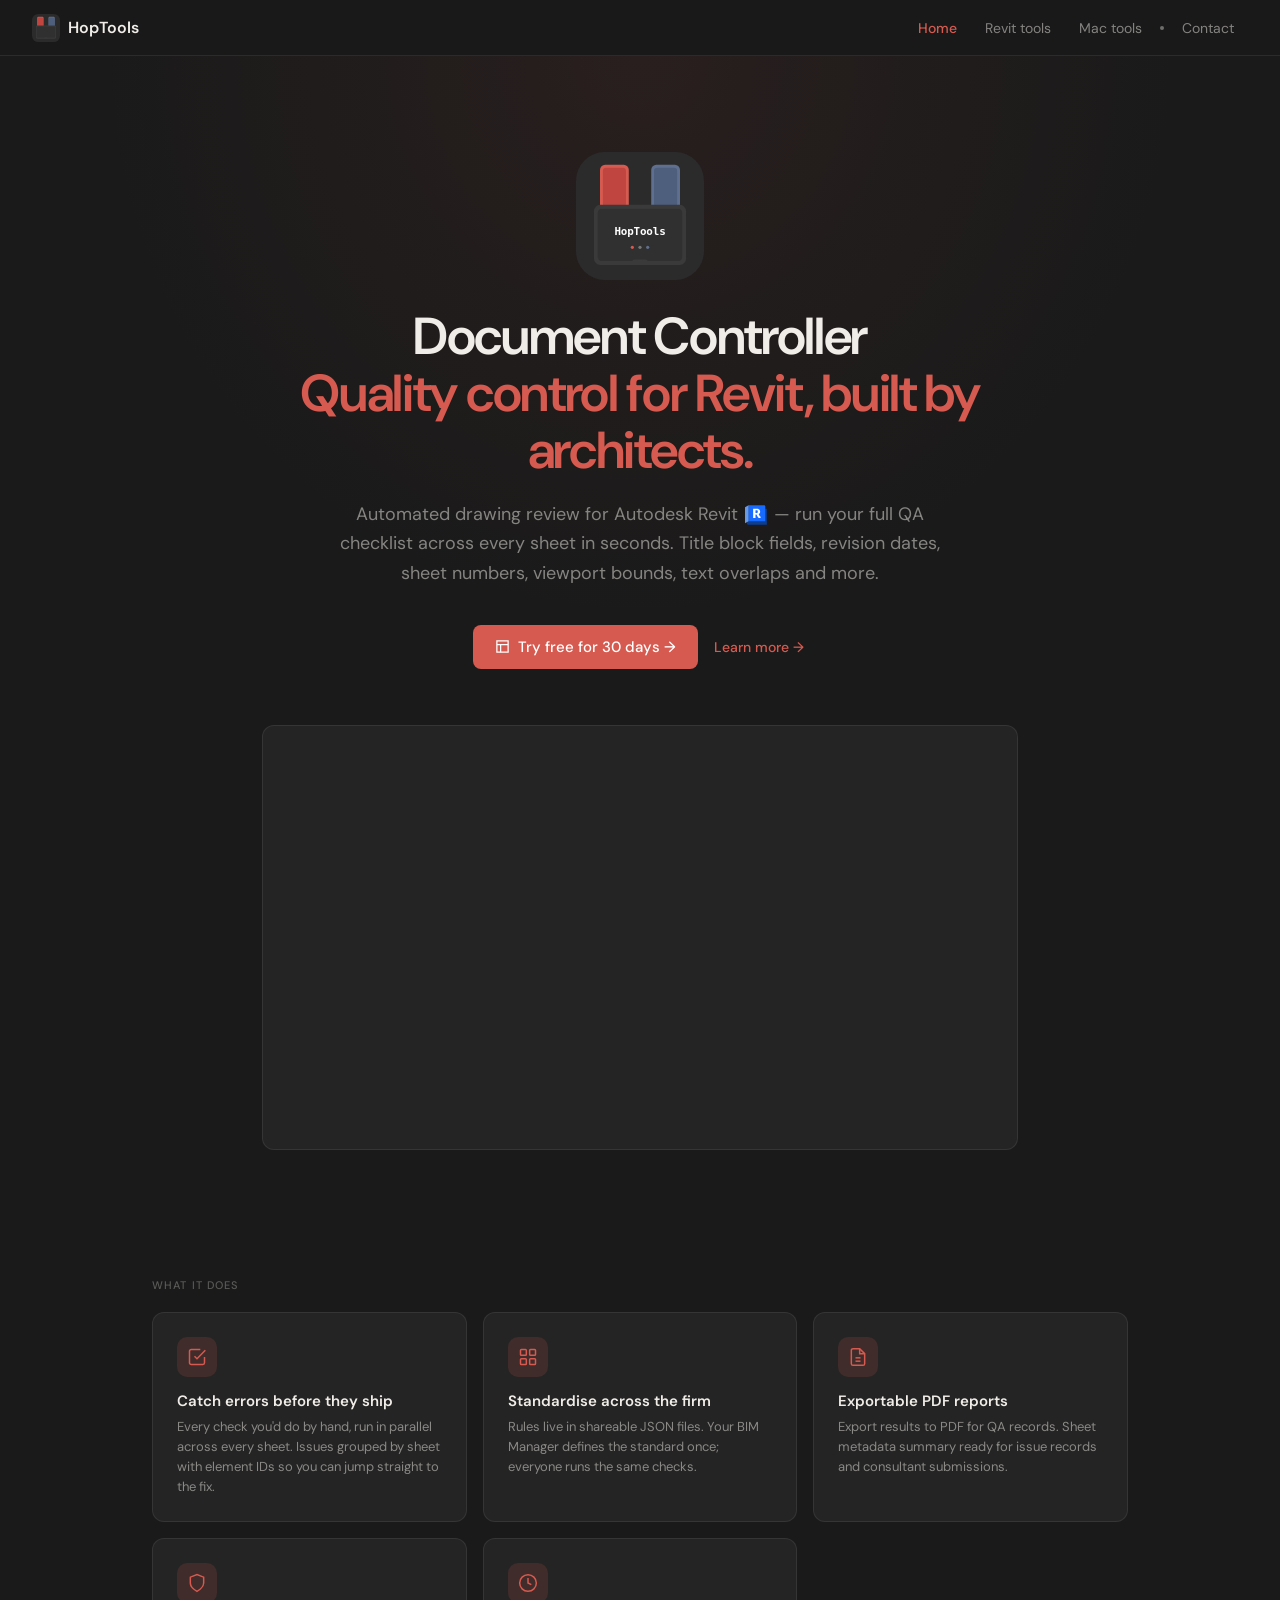
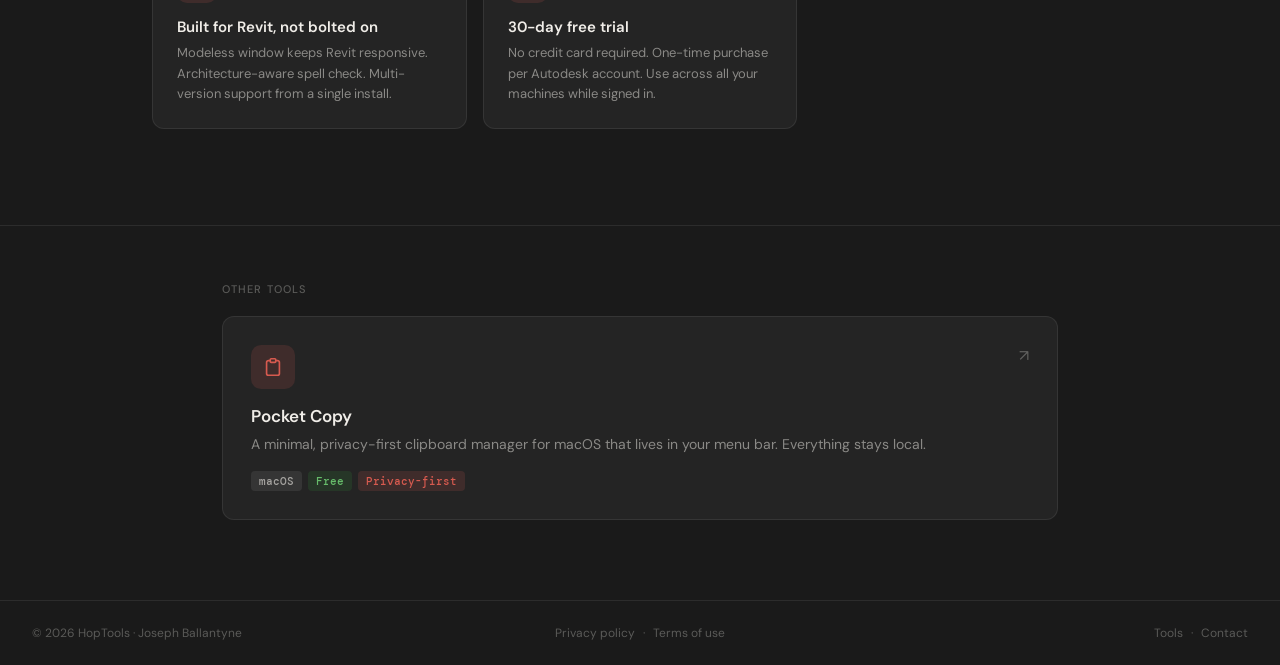
==== index.html @ 8cc3b833 "Fix broken anchor tags on Pocket Copy action buttons Co-Authored-By: Claude Sonnet 4.6 <noreply@anth" ====
<!doctype html>
<html lang="en">
  <head>
    <meta charset="UTF-8" />
    <meta name="viewport" content="width=device-width, initial-scale=1.0" />
    <title>HopTools — Small tools. Sharp focus.</title>
    <meta
      name="description"
      content="A growing collection of carefully built utilities by Joseph Ballantyne. Designed to stay out of your way and respect your privacy."
    />
    <meta name="author" content="Joseph Ballantyne" />
    <meta property="og:title" content="HopTools" />
    <meta property="og:description" content="Small tools. Sharp focus." />
    <meta property="og:url" content="https://hoptools.studio" />
    <link rel="canonical" href="https://hoptools.studio" />
    <link rel="icon" href="hoptools_logo_icon_only.svg" type="image/svg+xml" />
    <link rel="stylesheet" href="style.css" />
  </head>
  <body>
    <!-- NAV -->
    <nav>
      <a
        class="nav-logo"
        href="/"
        onclick="
          showPage('home');
          return false;
        "
      >
        <div class="logo-mark">
          <svg viewBox="140 40 400 400" xmlns="http://www.w3.org/2000/svg">
            <defs>
              <clipPath id="roundedSquare">
                <rect x="140" y="40" width="400" height="400" rx="90"/>
              </clipPath>
            </defs>
            <rect x="140" y="40" width="400" height="400" rx="90" fill="#2B2B2B"/>
            <g clip-path="url(#roundedSquare)">
              <rect x="215" y="80" width="90" height="140" rx="16" fill="#D65A4F"/>
              <rect x="224" y="89" width="72" height="122" rx="10" fill="#C04540"/>
            </g>
            <g clip-path="url(#roundedSquare)">
              <rect x="375" y="80" width="90" height="140" rx="16" fill="#5F6F8F"/>
              <rect x="384" y="89" width="72" height="122" rx="10" fill="#4E5E7D"/>
            </g>
            <rect x="196" y="205" width="288" height="188" rx="20" fill="#3A3A3A" clip-path="url(#roundedSquare)"/>
            <rect x="208" y="217" width="264" height="164" rx="13" fill="#303030" clip-path="url(#roundedSquare)"/>
            <rect x="316" y="376" width="48" height="12" rx="6" fill="#3A3A3A" clip-path="url(#roundedSquare)"/>
          </svg>
        </div>
        HopTools
      </a>
      <div class="nav-links">
        <a
          class="nav-link active"
          id="nav-home"
          href="/"
          onclick="
            showPage('home');
            return false;
          "
          >Home</a
        >
        <a
          class="nav-link"
          id="nav-revit"
          href="#revit"
          onclick="
            showPage('revit');
            return false;
          "
          >Revit tools</a
        >
        <a
          class="nav-link"
          id="nav-mac"
          href="#pocket-copy"
          onclick="
            showPage('pocket-copy');
            return false;
          "
          >Mac tools</a
        >
        <span class="nav-dot" aria-hidden="true"></span>
        <a
          class="nav-link"
          id="nav-contact"
          href="#contact"
          onclick="
            showPage('contact');
            return false;
          "
          >Contact</a
        >
      </div>
    </nav>

    <!-- ======================== HOME PAGE ======================== -->
    <div class="page active" id="page-home">
      <div class="revit-hero">
        <div class="revit-hero-inner">
          <img
            src="hoptools_logo_with_text.svg"
            alt="HopTools"
            class="hoptools-hero-logo"
          />

          <h1>
            Document Controller<br /><span
              >Quality control for Revit, built by architects.</span
            >
          </h1>
          <p class="revit-hero-sub">
            Automated drawing review for Autodesk Revit <img src="autodesk-revit-logo-icon.svg" alt="Revit" class="revit-inline-logo"> — run your full QA checklist across every sheet in seconds. Title block fields, revision dates, sheet numbers, viewport bounds, text overlaps and more.
          </p>

          <div class="hero-cta">
            <a
              class="btn-primary"
              href="https://apps.autodesk.com/RVT/en/Detail/Index?id=5382788203580900481&appLang=en&os=Win64"
              target="_blank"
              rel="noopener"
            >
              <svg
                viewBox="0 0 24 24"
                fill="none"
                stroke="currentColor"
                stroke-width="2"
              >
                <path d="M3 3h18v18H3z" />
                <path d="M3 9h18M9 21V9" />
              </svg>
              Try free for 30 days →
            </a>
            <a
              class="hero-link"
              href="#revit"
              onclick="
                showPage('revit');
                return false;
              "
              >Learn more →</a
            >
          </div>
        </div>
      </div>

      <div class="home-video-section">
        <div class="video-box">
          <iframe
            src="https://www.youtube.com/embed/QqInI-DLdjA"
            title="Document Controller demo"
            frameborder="0"
            allow="accelerometer; autoplay; clipboard-write; encrypted-media; gyroscope; picture-in-picture"
            allowfullscreen
          ></iframe>
        </div>
      </div>

      <div class="revit-features-section">
        <div class="section-label">What it does</div>
        <div class="revit-features">
          <div class="revit-feature">
            <div class="revit-feature-icon">
              <svg
                viewBox="0 0 24 24"
                fill="none"
                stroke="currentColor"
                stroke-width="1.8"
              >
                <path d="M9 11l3 3L22 4" />
                <path
                  d="M21 12v7a2 2 0 01-2 2H5a2 2 0 01-2-2V5a2 2 0 012-2h11"
                />
              </svg>
            </div>
            <h3>Catch errors before they ship</h3>
            <p>Every check you'd do by hand, run in parallel across every sheet. Issues grouped by sheet with element IDs so you can jump straight to the fix.</p>
          </div>
          <div class="revit-feature">
            <div class="revit-feature-icon">
              <svg
                viewBox="0 0 24 24"
                fill="none"
                stroke="currentColor"
                stroke-width="1.8"
              >
                <rect x="3" y="3" width="7" height="7" rx="1" />
                <rect x="14" y="3" width="7" height="7" rx="1" />
                <rect x="3" y="14" width="7" height="7" rx="1" />
                <rect x="14" y="14" width="7" height="7" rx="1" />
              </svg>
            </div>
            <h3>Standardise across the firm</h3>
            <p>Rules live in shareable JSON files. Your BIM Manager defines the standard once; everyone runs the same checks.</p>
          </div>
          <div class="revit-feature">
            <div class="revit-feature-icon">
              <svg
                viewBox="0 0 24 24"
                fill="none"
                stroke="currentColor"
                stroke-width="1.8"
              >
                <path
                  d="M14 2H6a2 2 0 00-2 2v16a2 2 0 002 2h12a2 2 0 002-2V8z"
                />
                <polyline points="14 2 14 8 20 8" />
                <line x1="9" y1="13" x2="15" y2="13" />
                <line x1="9" y1="17" x2="15" y2="17" />
              </svg>
            </div>
            <h3>Exportable PDF reports</h3>
            <p>Export results to PDF for QA records. Sheet metadata summary ready for issue records and consultant submissions.</p>
          </div>
          <div class="revit-feature">
            <div class="revit-feature-icon">
              <svg
                viewBox="0 0 24 24"
                fill="none"
                stroke="currentColor"
                stroke-width="1.8"
              >
                <path d="M12 22s8-4 8-10V5l-8-3-8 3v7c0 6 8 10 8 10z"/>
              </svg>
            </div>
            <h3>Built for Revit, not bolted on</h3>
            <p>Modeless window keeps Revit responsive. Architecture-aware spell check. Multi-version support from a single install.</p>
          </div>
          <div class="revit-feature">
            <div class="revit-feature-icon">
              <svg
                viewBox="0 0 24 24"
                fill="none"
                stroke="currentColor"
                stroke-width="1.8"
              >
                <circle cx="12" cy="12" r="10" />
                <polyline points="12 6 12 12 16 14" />
              </svg>
            </div>
            <h3>30-day free trial</h3>
            <p>No credit card required. One-time purchase per Autodesk account. Use across all your machines while signed in.</p>
          </div>
        </div>
      </div>

      <div class="other-tools">
        <div class="tools-section">
          <div class="section-label">Other tools</div>
          <div class="tools-grid">
            <a
              class="tool-card"
              href="#pocket-copy"
              onclick="
                showPage('pocket-copy');
                return false;
              "
            >
              <div class="card-arrow">↗</div>
              <div class="tool-icon">
                <svg
                  viewBox="0 0 24 24"
                  fill="none"
                  stroke="currentColor"
                  stroke-width="1.8"
                >
                  <path
                    d="M9 5H7a2 2 0 00-2 2v12a2 2 0 002 2h10a2 2 0 002-2V7a2 2 0 00-2-2h-2"
                  />
                  <rect x="9" y="3" width="6" height="4" rx="1" />
                </svg>
              </div>
              <h3>Pocket Copy</h3>
              <p>
                A minimal, privacy-first clipboard manager for macOS that lives
                in your menu bar. Everything stays local.
              </p>
              <div class="tool-tags">
                <span class="tag tag-macos">macOS</span>
                <span class="tag tag-free">Free</span>
                <span class="tag tag-privacy">Privacy-first</span>
              </div>
            </a>
          </div>
        </div>
      </div>
    </div>

    <!-- ======================== REVIT PAGE ======================== -->
    <div class="page" id="page-revit">
      <div class="tool-detail">
        <a
          class="back-btn"
          href="/"
          onclick="
            showPage('home');
            return false;
          "
        >
          <svg
            viewBox="0 0 14 14"
            fill="none"
            stroke="currentColor"
            stroke-width="1.8"
          >
            <path d="M9 2L4 7l5 5" />
          </svg>
          All tools
        </a>

        <div class="detail-header">
          <div class="detail-icon">
            <svg
              viewBox="0 0 24 24"
              fill="none"
              stroke="currentColor"
              stroke-width="1.8"
            >
              <rect x="3" y="3" width="18" height="18" rx="2" />
              <path d="M3 9h18M9 21V9" />
            </svg>
          </div>
          <div>
            <h1>Document Controller</h1>
            <p>
              Automated Drawing Reviewer for Autodesk Revit <img src="autodesk-revit-logo-icon.svg" alt="Revit" class="revit-inline-logo"> — run your full QA checklist across every sheet with one click. Supports Revit 2024, 2025, and 2026.
            </p>
          </div>
        </div>

        <p class="detail-desc">
          Document Controller runs your full QA checklist across every sheet in your Revit project. Title block fields, revision dates, sheet numbers, viewport bounds, overlapping text, duplicate tags, grid alignment and more — checked in seconds. One install, three Revit versions, configurable to your office standards.
        </p>

        <div class="action-row">
          <a
            class="btn-primary"
            href="https://apps.autodesk.com/RVT/en/Detail/Index?id=5382788203580900481&appLang=en&os=Win64"
            target="_blank"
            rel="noopener"
          >
            <svg
              viewBox="0 0 24 24"
              fill="none"
              stroke="currentColor"
              stroke-width="2"
            >
              <path d="M3 3h18v18H3z" />
              <path d="M3 9h18M9 21V9" />
            </svg>
            View on Autodesk App Store
          </a>
          <a
            class="btn-secondary"
            href="mailto:hello@hoptools.studio"
          >
            <svg
              viewBox="0 0 24 24"
              fill="none"
              stroke="currentColor"
              stroke-width="2"
            >
              <path
                d="M4 4h16c1.1 0 2 .9 2 2v12c0 1.1-.9 2-2 2H4c-1.1 0-2-.9-2-2V6c0-1.1.9-2 2-2z"
              />
              <polyline points="22,6 12,13 2,6" />
            </svg>
            Get in touch
          </a>
        </div>

        <div class="video-box">
          <iframe
            src="https://www.youtube.com/embed/QqInI-DLdjA"
            title="Document Controller demo"
            frameborder="0"
            allow="accelerometer; autoplay; clipboard-write; encrypted-media; gyroscope; picture-in-picture"
            allowfullscreen
          ></iframe>
        </div>

        <div class="feature-grid">
          <div class="feature-item">
            <div class="feature-dot"></div>
            <div>
              <strong>Sheet number validation</strong>
              <p>Checks sheet number format against a custom regex pattern.</p>
            </div>
          </div>
          <div class="feature-item">
            <div class="feature-dot"></div>
            <div>
              <strong>Title block completeness</strong>
              <p>Project Number, Project Name, Drawn By, Checked By, Issue Date, Revision Date, and any parameter you specify.</p>
            </div>
          </div>
          <div class="feature-item">
            <div class="feature-dot"></div>
            <div>
              <strong>Revision validation</strong>
              <p>Checks revision number, date, description, and chronological order.</p>
            </div>
          </div>
          <div class="feature-item">
            <div class="feature-dot"></div>
            <div>
              <strong>Spell check</strong>
              <p>Covers text annotations, dimension overrides, and title block parameters. Architecture-aware dictionaries reduce false positives.</p>
            </div>
          </div>
          <div class="feature-item">
            <div class="feature-dot"></div>
            <div>
              <strong>Colour compliance</strong>
              <p>Enforce Black &amp; White, Black/White/Red, or unrestricted policies for tender, planning, or consultant submissions.</p>
            </div>
          </div>
          <div class="feature-item">
            <div class="feature-dot"></div>
            <div>
              <strong>Viewport bounds</strong>
              <p>Flags titles or boxes extending outside the sheet boundary.</p>
            </div>
          </div>
          <div class="feature-item">
            <div class="feature-dot"></div>
            <div>
              <strong>Text overlap detection</strong>
              <p>Finds annotations that overlap each other or overlap viewport boxes.</p>
            </div>
          </div>
          <div class="feature-item">
            <div class="feature-dot"></div>
            <div>
              <strong>Duplicate annotation tags</strong>
              <p>Flags elements tagged more than once, including rooms and spaces.</p>
            </div>
          </div>
          <div class="feature-item">
            <div class="feature-dot"></div>
            <div>
              <strong>Visible reference planes</strong>
              <p>Flags views where reference planes are still showing.</p>
            </div>
          </div>
          <div class="feature-item">
            <div class="feature-dot"></div>
            <div>
              <strong>Grid alignment</strong>
              <p>Checks that grid bubbles are consistently aligned across viewports on the same sheet.</p>
            </div>
          </div>
          <div class="feature-item">
            <div class="feature-dot"></div>
            <div>
              <strong>Information extraction</strong>
              <p>Pulls sheet metadata across selected sheets into a single summary, exportable to PDF.</p>
            </div>
          </div>
          <div class="feature-item">
            <div class="feature-dot"></div>
            <div>
              <strong>Configurable rules</strong>
              <p>All check rules live in plain JSON files in AppData. Edit, share, or version-control them to enforce firm-wide standards.</p>
            </div>
          </div>
        </div>
      </div>
    </div>

    <!-- ======================== POCKET COPY PAGE ======================== -->
    <div class="page" id="page-pocket-copy">
      <div class="tool-detail">
        <a
          class="back-btn"
          href="/"
          onclick="
            showPage('home');
            return false;
          "
        >
          <svg
            viewBox="0 0 14 14"
            fill="none"
            stroke="currentColor"
            stroke-width="1.8"
          >
            <path d="M9 2L4 7l5 5" />
          </svg>
          All tools
        </a>

        <div class="detail-header">
          <div class="detail-icon">
            <svg
              viewBox="0 0 24 24"
              fill="none"
              stroke="currentColor"
              stroke-width="1.8"
            >
              <path
                d="M9 5H7a2 2 0 00-2 2v12a2 2 0 002 2h10a2 2 0 002-2V7a2 2 0 00-2-2h-2"
              />
              <rect x="9" y="3" width="6" height="4" rx="1" />
            </svg>
          </div>
          <div>
            <h1>Pocket Copy</h1>
            <p>
              A minimal, privacy-first clipboard manager for macOS that lives in
              your menu bar. All data stored locally on your Mac.
            </p>
          </div>
        </div>

        <p class="detail-desc">
          Pocket Copy sits quietly in your menu bar, keeping a history of
          everything you copy without ever sending a byte off your machine. No
          subscriptions, no accounts, no cloud — just your clipboard, always
          within reach.
        </p>

        <div class="action-row">
          <a
            class="btn-secondary"
            href="https://github.com/JosephPBallantyne/pocket-copy"
            target="_blank"
            rel="noopener"
          >
            <svg
              viewBox="0 0 24 24"
              fill="none"
              stroke="currentColor"
              stroke-width="2"
            >
              <path
                d="M9 19c-5 1.5-5-2.5-7-3m14 6v-3.87a3.37 3.37 0 00-.94-2.61c3.14-.35 6.44-1.54 6.44-7A5.44 5.44 0 0020 4.77 5.07 5.07 0 0019.91 1S18.73.65 16 2.48a13.38 13.38 0 00-7 0C6.27.65 5.09 1 5.09 1A5.07 5.07 0 005 4.77a5.44 5.44 0 00-1.5 3.78c0 5.42 3.3 6.61 6.44 7A3.37 3.37 0 009 18.13V22"
              />
            </svg>
            GitHub
          </a>
          <a
            class="btn-secondary"
            href="https://www.producthunt.com/products/pocket-copy"
            target="_blank"
            rel="noopener"
          >
            <svg
              viewBox="0 0 24 24"
              fill="none"
              stroke="currentColor"
              stroke-width="2"
            >
              <path d="M18 8h1a4 4 0 010 8h-1" />
              <path d="M2 8h16v9a4 4 0 01-4 4H6a4 4 0 01-4-4V8z" />
              <line x1="6" y1="1" x2="6" y2="4" />
              <line x1="10" y1="1" x2="10" y2="4" />
              <line x1="14" y1="1" x2="14" y2="4" />
            </svg>
            Product Hunt
          </a>
        </div>

        <div class="video-box">
          <iframe
            src="https://www.loom.com/embed/ce8580e06aa643778062d30014b44576"
            frameborder="0"
            webkitallowfullscreen
            mozallowfullscreen
            allowfullscreen
          ></iframe>
        </div>

        <div class="feature-grid">
          <div class="feature-item">
            <div class="feature-dot"></div>
            <div>
              <strong>Menu bar native</strong>
              <p>Always one click away, never in your dock.</p>
            </div>
          </div>
          <div class="feature-item">
            <div class="feature-dot"></div>
            <div>
              <strong>100% local</strong>
              <p>Your clipboard data never leaves your Mac.</p>
            </div>
          </div>
          <div class="feature-item">
            <div class="feature-dot"></div>
            <div>
              <strong>Instant search</strong>
              <p>Find any previous copy in milliseconds.</p>
            </div>
          </div>
          <div class="feature-item">
            <div class="feature-dot"></div>
            <div>
              <strong>Minimal by design</strong>
              <p>No bloat, no onboarding, no accounts.</p>
            </div>
          </div>
        </div>

        <div class="quotes-section">
          <h2>What people are saying</h2>
          <div class="quotes-grid">
            <div class="quote-card">
              <p class="quote-text">
                "Pocket Copy seems like a clean and simple clipboard manager
                that won't get in your way. Loving the menu bar access and
                keyboard shortcuts."
              </p>
              <div class="quote-author">— Nader Ikladious, Product Hunt</div>
            </div>
            <div class="quote-card">
              <p class="quote-text">
                "After I started using Pocket Copy, I stopped losing copied
                content — it's minimal but super useful."
              </p>
              <div class="quote-author">— Zovie Hartwell, Product Hunt</div>
            </div>
          </div>
        </div>
      </div>
    </div>

    <!-- ======================== CONTACT PAGE ======================== -->
    <div class="page" id="page-contact">
      <div class="contact-page">
        <h1>Get in touch</h1>
        <p>
          Questions about a tool, feedback, or just want to say hello — I'd love
          to hear from you.
        </p>

        <div class="about-blurb">
          Hi, I'm <strong>Joseph Ballantyne</strong> — a developer based in the
          UK building tools I actually use.
        </div>

        <div class="contact-card">
          <div class="contact-row">
            <div class="contact-icon">
              <svg
                viewBox="0 0 24 24"
                fill="none"
                stroke="currentColor"
                stroke-width="1.8"
              >
                <path
                  d="M4 4h16c1.1 0 2 .9 2 2v12c0 1.1-.9 2-2 2H4c-1.1 0-2-.9-2-2V6c0-1.1.9-2 2-2z"
                />
                <polyline points="22,6 12,13 2,6" />
              </svg>
            </div>
            <div>
              <div class="contact-label">Email</div>
              <div class="contact-value">
                <a href="mailto:hello@hoptools.studio">hello@hoptools.studio</a>
              </div>
            </div>
          </div>
          <div class="contact-row">
            <div class="contact-icon">
              <svg
                viewBox="0 0 24 24"
                fill="none"
                stroke="currentColor"
                stroke-width="1.8"
              >
                <path
                  d="M9 19c-5 1.5-5-2.5-7-3m14 6v-3.87a3.37 3.37 0 00-.94-2.61c3.14-.35 6.44-1.54 6.44-7A5.44 5.44 0 0020 4.77 5.07 5.07 0 0019.91 1S18.73.65 16 2.48a13.38 13.38 0 00-7 0C6.27.65 5.09 1 5.09 1A5.07 5.07 0 005 4.77a5.44 5.44 0 00-1.5 3.78c0 5.42 3.3 6.61 6.44 7A3.37 3.37 0 009 18.13V22"
                />
              </svg>
            </div>
            <div>
              <div class="contact-label">GitHub</div>
              <div class="contact-value">
                <a
                  href="https://github.com/JosephPBallantyne"
                  target="_blank"
                  rel="noopener"
                  >github.com/JosephPBallantyne</a
                >
              </div>
            </div>
          </div>
          <div class="contact-row">
            <div class="contact-icon">
              <svg
                viewBox="0 0 24 24"
                fill="none"
                stroke="currentColor"
                stroke-width="1.8"
              >
                <path d="M21 10c0 7-9 13-9 13s-9-6-9-13a9 9 0 0118 0z" />
                <circle cx="12" cy="10" r="3" />
              </svg>
            </div>
            <div>
              <div class="contact-label">Based in</div>
              <div class="contact-value">United Kingdom</div>
            </div>
          </div>
        </div>

        <div class="legal-note">
          HopTools is a sole trader business operated by Joseph Ballantyne,
          based in the United Kingdom. For legal correspondence, please use the
          email address above.
        </div>
      </div>
    </div>

    <!-- ======================== PRIVACY PAGE ======================== -->
    <div class="page" id="page-privacy">
      <div class="legal-page">
        <h1>Privacy policy</h1>
        <p class="legal-meta">
          Last updated: 19 April 2026 · HopTools (Joseph Ballantyne), United
          Kingdom
        </p>

        <p>
          This policy explains how HopTools (“we”, “us”) handles information
          when you use this website (<strong>hoptools.studio</strong>) and our
          software (for example, Pocket Copy). HopTools is operated as a sole
          trader business by Joseph Ballantyne in the UK.
        </p>

        <h2>Who is responsible for your data?</h2>
        <p>
          The data controller is Joseph Ballantyne trading as HopTools. For
          privacy questions, contact
          <a href="mailto:hello@hoptools.studio">hello@hoptools.studio</a>.
        </p>

        <h2>This website</h2>
        <p>
          We aim to collect as little as possible. Visiting this site may
          generate standard technical information that hosting or infrastructure
          providers process automatically (for example server logs such as IP
          address, browser type, and time of request). We use this only to
          operate and secure the site, and not for profiling or marketing.
        </p>
        <p>
          This site loads fonts from Google Fonts; when you load a page, Google
          may receive technical data such as your IP address as part of
          delivering those assets. See Google’s privacy information for details.
        </p>

        <h2>Our software (e.g. Pocket Copy)</h2>
        <p>
          Pocket Copy is designed to work on your device without sending your
          clipboard content to HopTools. Clipboard history and related data
          stay on your Mac unless you choose to export or share it yourself.
        </p>
        <p>
          If you download software from this site or from third-party stores,
          those platforms may process their own technical and account data under
          their policies.
        </p>

        <h2>Email and support</h2>
        <p>
          If you email us, we keep your message and contact details only as long
          as needed to respond and to meet legal or business record-keeping
          requirements.
        </p>

        <h2>Cookies</h2>
        <p>
          We do not use cookies for advertising. This site may use essential
          cookies or similar storage only where required for basic
          functionality.
        </p>

        <h2>Legal bases (UK GDPR)</h2>
        <p>
          Where UK GDPR applies, we rely on legitimate interests to run and
          secure our website and software, and to respond to enquiries; where
          necessary we may rely on consent (for example where you explicitly
          agree to something). Where we process data solely to perform a
          contract with you, we rely on contract.
        </p>

        <h2>How long we keep data</h2>
        <p>
          We keep information only for as long as needed for the purposes above,
          unless a longer period is required by law.
        </p>

        <h2>Who we share data with</h2>
        <p>
          We do not sell your personal data. We may share limited information
          with service providers who help us host the site, deliver software, or
          operate email, strictly in order to provide those services.
        </p>

        <h2>International transfers</h2>
        <p>
          If any provider processes data outside the UK, we ensure appropriate
          safeguards are in place where required by UK data protection law.
        </p>

        <h2>Your rights</h2>
        <p>
          Under UK data protection law you may have rights including access,
          rectification, erasure, restriction, objection, and data portability.
          You may also complain to the Information Commissioner’s Office (ICO)
          at
          <a href="https://ico.org.uk" target="_blank" rel="noopener"
            >ico.org.uk</a
          >.
        </p>

        <h2>Children</h2>
        <p>
          Our tools are not directed at children under 13, and we do not
          knowingly collect their personal data.
        </p>

        <h2>Changes</h2>
        <p>
          We may update this policy from time to time. The “Last updated” date
          at the top will change when we do.
        </p>
      </div>
    </div>

    <!-- ======================== TERMS PAGE ======================== -->
    <div class="page" id="page-terms">
      <div class="legal-page">
        <h1>Terms of use</h1>
        <p class="legal-meta">
          Last updated: 19 April 2026 · HopTools (Joseph Ballantyne), United
          Kingdom
        </p>

        <p>
          These terms govern your use of the HopTools website and software made
          available by Joseph Ballantyne trading as HopTools. By using the site
          or downloading or using our software, you agree to these terms. If you
          do not agree, do not use the site or software.
        </p>

        <h2>Who we are</h2>
        <p>
          HopTools is a sole trader business operated by Joseph Ballantyne,
          based in the United Kingdom. Contact:
          <a href="mailto:hello@hoptools.studio">hello@hoptools.studio</a>.
        </p>

        <h2>What we provide</h2>
        <p>
          We provide utilities and related materials (“the services”) in good
          faith. We may change, suspend, or discontinue any part of the services
          at any time. We do not guarantee that the site will be uninterrupted
          or error-free.
        </p>

        <h2>Software licence</h2>
        <p>
          Unless a separate licence (for example an open-source licence) applies
          to a particular download, we grant you a personal, non-exclusive,
          non-transferable licence to use our software for your own lawful
          purposes in line with any documentation we provide. You may not
          reverse engineer, decompile, or attempt to extract source code except
          where applicable law permits.
        </p>

        <h2>Acceptable use</h2>
        <p>
          You agree not to misuse the site or software, including attempting to
          gain unauthorised access, disrupt services, or use the services in any
          way that breaches applicable law or infringes others’ rights.
        </p>

        <h2>No professional advice</h2>
        <p>
          The services are general-purpose tools. Nothing on this site
          constitutes legal, financial, tax, or other professional advice. You
          are responsible for how you use the tools and for complying with your
          own obligations (including in your workplace or industry).
        </p>

        <h2>Disclaimer</h2>
        <p>
          The services are provided “as is” and “as available”, without
          warranties of any kind, express or implied, to the fullest extent
          permitted by law. We do not warrant that the services will meet your
          requirements or be free of defects.
        </p>

        <h2>Limitation of liability</h2>
        <p>
          To the fullest extent permitted by applicable law, HopTools and
          Joseph Ballantyne shall not be liable for any indirect, incidental,
          special, consequential, or punitive damages, or for loss of profits,
          data, or goodwill, arising from your use of the services. Our total
          liability for any claim arising from these terms or the services shall
          not exceed the greater of (a) the amount you paid us for the relevant
          service in the twelve months before the claim, or (b) zero if you have
          not paid us.
        </p>
        <p>
          Nothing in these terms excludes or limits liability that cannot be
          excluded or limited under UK law (including death or personal injury
          caused by negligence, or fraud).
        </p>

        <h2>Third-party services and links</h2>
        <p>
          The site may link to third-party websites or services. We are not
          responsible for their content or practices. Your use of third-party
          services is at your own risk and subject to their terms.
        </p>

        <h2>Privacy</h2>
        <p>
          Our
          <a
            href="#privacy"
            onclick="
              showPage('privacy');
              return false;
            "
            >Privacy policy</a
          >
          describes how we handle personal data.
        </p>

        <h2>Intellectual property</h2>
        <p>
          Unless otherwise stated, HopTools and Joseph Ballantyne retain all
          rights in the site, branding, and software. Trademarks and third-party
          names belong to their respective owners.
        </p>

        <h2>Governing law</h2>
        <p>
          These terms are governed by the laws of England and Wales. The courts
          of England and Wales shall have exclusive jurisdiction, subject to any
          mandatory rights you may have as a consumer in your country of
          residence.
        </p>

        <h2>Changes</h2>
        <p>
          We may update these terms from time to time. Continued use after
          changes constitutes acceptance of the updated terms. The “Last
          updated” date above will change when we do.
        </p>
      </div>
    </div>

    <!-- FOOTER -->
    <footer>
      <span class="footer-copy">© 2026 HopTools · Joseph Ballantyne</span>
      <div class="footer-legal">
        <a
          href="#privacy"
          onclick="
            showPage('privacy');
            return false;
          "
          >Privacy policy</a
        >
        <span class="footer-dot" aria-hidden="true">·</span>
        <a
          href="#terms"
          onclick="
            showPage('terms');
            return false;
          "
          >Terms of use</a
        >
      </div>
      <div class="footer-nav">
        <a
          href="/"
          onclick="
            showPage('home');
            return false;
          "
          >Tools</a
        >
        <span class="footer-dot" aria-hidden="true">·</span>
        <a
          href="#contact"
          onclick="
            showPage('contact');
            return false;
          "
          >Contact</a
        >
      </div>
    </footer>

    <script src="main.js"></script>
  </body>
</html>
---- style.css ----
@import url("https://fonts.googleapis.com/css2?family=DM+Sans:wght@300;400;500;600&family=DM+Mono:wght@400;500&display=swap");

* {
  margin: 0;
  padding: 0;
  box-sizing: border-box;
}

:root {
  --hop-blue: #D65A4F;
  --hop-blue-light: rgba(214, 90, 79, 0.15);
  --hop-blue-mid: #C04540;
  --hop-blue-dark: #C04540;
  --hop-bg: #1A1A1A;
  --hop-surface: #242424;
  --hop-border: rgba(255, 255, 255, 0.08);
  --hop-text: #F0EDE8;
  --hop-muted: rgba(240, 237, 232, 0.5);
  --hop-subtle: rgba(240, 237, 232, 0.3);
  --font: "DM Sans", sans-serif;
  --mono: "DM Mono", monospace;
}

body {
  font-family: var(--font);
  background: var(--hop-bg);
  color: var(--hop-text);
  min-height: 100vh;
}

/* SPA PAGE VISIBILITY */
.page {
  display: none;
}
.page.active {
  display: block;
}

/* NAV */
nav {
  position: sticky;
  top: 0;
  z-index: 100;
  background: rgba(26, 26, 26, 0.95);
  backdrop-filter: blur(12px);
  border-bottom: 1px solid var(--hop-border);
  padding: 0 2rem;
  display: flex;
  align-items: center;
  justify-content: space-between;
  height: 56px;
}
.nav-logo {
  display: flex;
  align-items: center;
  gap: 8px;
  font-size: 16px;
  font-weight: 600;
  color: var(--hop-text);
  text-decoration: none;
}
.logo-mark {
  width: 28px;
  height: 28px;
  display: flex;
  align-items: center;
  justify-content: center;
}
.logo-mark svg {
  width: 28px;
  height: 28px;
}
.nav-links {
  display: flex;
  align-items: center;
  flex-wrap: wrap;
  gap: 0;
}
.nav-dot {
  display: inline-block;
  width: 4px;
  height: 4px;
  border-radius: 50%;
  background: var(--hop-muted);
  opacity: 0.8;
  user-select: none;
  flex-shrink: 0;
  margin: 0 4px;
  vertical-align: middle;
}
.nav-link {
  padding: 6px 14px;
  font-size: 14px;
  color: var(--hop-muted);
  text-decoration: none;
  border-radius: 6px;
  transition:
    color 0.15s,
    background 0.15s;
}
.nav-link:hover {
  color: var(--hop-text);
  background: var(--hop-blue-light);
}
.nav-link.active {
  color: var(--hop-blue);
  font-weight: 500;
}

/* HERO */
.hero {
  padding: 80px 2rem 64px;
  max-width: 680px;
  margin: 0 auto;
  text-align: center;
}
.hero-badge {
  display: inline-flex;
  align-items: center;
  gap: 6px;
  background: var(--hop-blue-light);
  color: var(--hop-blue-dark);
  font-size: 12px;
  font-weight: 500;
  padding: 4px 12px;
  border-radius: 100px;
  margin-bottom: 24px;
  border: 1px solid rgba(26, 111, 196, 0.2);
}
.hero h1 {
  font-size: 42px;
  font-weight: 600;
  line-height: 1.15;
  letter-spacing: -0.02em;
  margin-bottom: 16px;
}
.hero h1 span {
  color: var(--hop-blue);
}
.hero p {
  font-size: 17px;
  color: var(--hop-muted);
  line-height: 1.65;
  max-width: 520px;
  margin: 0 auto;
}

/* REVIT HERO */
.revit-hero {
  padding: 96px 2rem 56px;
  text-align: center;
  background:
    radial-gradient(ellipse at top, rgba(214, 90, 79, 0.08), transparent 60%),
    var(--hop-bg);
}
.revit-hero-inner {
  max-width: 760px;
  margin: 0 auto;
}
.hoptools-hero-logo {
  display: block;
  margin: 0 auto 28px;
  height: 128px;
  width: 128px;
}
.revit-inline-logo {
  height: 1.1em;
  vertical-align: middle;
  margin: 0 2px;
}
.revit-logo {
  display: block;
  margin: 0 auto 28px;
  max-height: 56px;
  max-width: min(320px, 80%);
  height: auto;
  width: auto;
  opacity: 0.95;
}
.revit-logo-fallback {
  display: inline-flex;
  align-items: center;
  font-family: var(--mono);
  font-size: 11px;
  font-weight: 500;
  letter-spacing: 0.12em;
  text-transform: uppercase;
  color: var(--hop-blue-dark);
  background: var(--hop-blue-light);
  border: 1px solid rgba(26, 111, 196, 0.2);
  padding: 6px 14px;
  border-radius: 100px;
  margin-bottom: 28px;
}
.revit-hero h1 {
  font-size: 52px;
  font-weight: 600;
  line-height: 1.1;
  letter-spacing: -0.025em;
  margin-bottom: 20px;
}
.revit-hero h1 span {
  color: var(--hop-blue);
}
.revit-hero-sub {
  font-size: 18px;
  color: var(--hop-muted);
  line-height: 1.65;
  max-width: 600px;
  margin: 0 auto;
}
.hero-cta {
  display: inline-flex;
  align-items: center;
  flex-wrap: wrap;
  justify-content: center;
  gap: 12px;
  margin-top: 36px;
}
.hero-cta .btn-primary {
  font-size: 15px;
  padding: 12px 22px;
}
.hero-link {
  font-size: 14px;
  font-weight: 500;
  color: var(--hop-blue);
  text-decoration: none;
  padding: 6px 4px;
  transition: color 0.15s;
}
.hero-link:hover {
  color: var(--hop-blue-dark);
}

/* REVIT FEATURES */
.revit-features-section {
  max-width: 1040px;
  margin: 0 auto;
  padding: 24px 2rem 80px;
}
.revit-features {
  display: grid;
  grid-template-columns: repeat(auto-fit, minmax(240px, 1fr));
  gap: 16px;
}
.revit-feature {
  background: var(--hop-surface);
  border: 1px solid var(--hop-border);
  border-radius: 12px;
  padding: 24px;
  transition:
    border-color 0.2s,
    transform 0.2s,
    box-shadow 0.2s;
}
.revit-feature:hover {
  border-color: var(--hop-blue-mid);
  transform: translateY(-2px);
  box-shadow: 0 8px 24px rgba(26, 111, 196, 0.08);
}
.revit-feature-icon {
  width: 40px;
  height: 40px;
  background: var(--hop-blue-light);
  border-radius: 10px;
  display: flex;
  align-items: center;
  justify-content: center;
  margin-bottom: 14px;
}
.revit-feature-icon svg {
  width: 20px;
  height: 20px;
  color: var(--hop-blue);
}
.revit-feature h3 {
  font-size: 15px;
  font-weight: 600;
  margin-bottom: 6px;
}
.revit-feature p {
  font-size: 13px;
  color: var(--hop-muted);
  line-height: 1.55;
}

/* OTHER TOOLS */
.other-tools {
  border-top: 1px solid var(--hop-border);
  padding-top: 56px;
  margin-top: 16px;
}
.other-tools .tools-section {
  padding-bottom: 80px;
}

/* TOOLS GRID */
.tools-section {
  max-width: 900px;
  margin: 0 auto;
  padding: 0 2rem 80px;
}
.section-label {
  font-size: 11px;
  font-weight: 500;
  letter-spacing: 0.1em;
  text-transform: uppercase;
  color: var(--hop-subtle);
  margin-bottom: 20px;
}
.tools-grid {
  display: grid;
  grid-template-columns: repeat(auto-fit, minmax(280px, 1fr));
  gap: 16px;
}

.tool-card {
  background: var(--hop-surface);
  border: 1px solid var(--hop-border);
  border-radius: 12px;
  padding: 28px;
  text-decoration: none;
  color: inherit;
  display: block;
  position: relative;
  overflow: hidden;
  transition:
    border-color 0.2s,
    transform 0.2s,
    box-shadow 0.2s;
}
.tool-card:hover {
  border-color: var(--hop-blue-mid);
  transform: translateY(-2px);
  box-shadow: 0 8px 32px rgba(26, 111, 196, 0.1);
}
.tool-card.coming-soon {
  pointer-events: none;
  opacity: 0.65;
}

.tool-icon {
  width: 44px;
  height: 44px;
  background: var(--hop-blue-light);
  border-radius: 10px;
  display: flex;
  align-items: center;
  justify-content: center;
  margin-bottom: 16px;
}
.tool-icon svg {
  width: 22px;
  height: 22px;
  color: var(--hop-blue);
}
.tool-card h3 {
  font-size: 17px;
  font-weight: 600;
  margin-bottom: 6px;
}
.tool-card p {
  font-size: 14px;
  color: var(--hop-muted);
  line-height: 1.6;
  margin-bottom: 16px;
}
.tool-tags {
  display: flex;
  flex-wrap: wrap;
  gap: 6px;
}
.tag {
  font-size: 11px;
  font-weight: 500;
  padding: 3px 8px;
  border-radius: 4px;
  font-family: var(--mono);
}
.tag-macos {
  background: rgba(255, 255, 255, 0.08);
  color: rgba(240, 237, 232, 0.6);
}
.tag-free {
  background: rgba(46, 125, 50, 0.2);
  color: #66bb6a;
}
.tag-privacy {
  background: var(--hop-blue-light);
  color: var(--hop-blue);
}
.tag-soon {
  background: rgba(214, 90, 79, 0.15);
  color: #D65A4F;
}
.tag-revit {
  background: rgba(95, 111, 143, 0.2);
  color: #8A9FBF;
}
.card-arrow {
  position: absolute;
  top: 28px;
  right: 28px;
  color: var(--hop-subtle);
  font-size: 16px;
  transition:
    transform 0.2s,
    color 0.2s;
}
.tool-card:hover .card-arrow {
  transform: translate(2px, -2px);
  color: var(--hop-blue);
}

/* TOOL DETAIL */
.tool-detail {
  max-width: 760px;
  margin: 0 auto;
  padding: 48px 2rem 80px;
}
.back-btn {
  display: inline-flex;
  align-items: center;
  gap: 6px;
  font-size: 13px;
  color: var(--hop-muted);
  margin-bottom: 40px;
  padding: 6px 0;
  text-decoration: none;
  transition: color 0.15s;
}
.back-btn:hover {
  color: var(--hop-blue);
}
.back-btn svg {
  width: 14px;
  height: 14px;
}

.detail-header {
  display: flex;
  align-items: flex-start;
  gap: 20px;
  margin-bottom: 32px;
}
.detail-icon {
  width: 56px;
  height: 56px;
  background: var(--hop-blue-light);
  border-radius: 14px;
  display: flex;
  align-items: center;
  justify-content: center;
  flex-shrink: 0;
}
.detail-icon svg {
  width: 28px;
  height: 28px;
  color: var(--hop-blue);
}
.detail-header h1 {
  font-size: 28px;
  font-weight: 600;
  margin-bottom: 6px;
  letter-spacing: -0.01em;
}
.detail-header p {
  font-size: 16px;
  color: var(--hop-muted);
  line-height: 1.6;
}

.detail-desc {
  font-size: 15px;
  color: var(--hop-muted);
  line-height: 1.75;
  border-left: 2px solid var(--hop-blue-light);
  padding-left: 20px;
  margin-bottom: 36px;
}

.action-row {
  display: flex;
  flex-wrap: wrap;
  gap: 10px;
  margin-bottom: 40px;
}
.btn-primary {
  display: inline-flex;
  align-items: center;
  gap: 8px;
  background: var(--hop-blue);
  color: white;
  font-size: 14px;
  font-weight: 500;
  padding: 10px 20px;
  border-radius: 8px;
  border: none;
  cursor: pointer;
  font-family: var(--font);
  text-decoration: none;
  transition:
    background 0.15s,
    transform 0.1s;
}
.btn-primary:hover {
  background: var(--hop-blue-dark);
  transform: translateY(-1px);
}
.btn-primary svg {
  width: 15px;
  height: 15px;
}
.btn-secondary {
  display: inline-flex;
  align-items: center;
  gap: 8px;
  background: var(--hop-surface);
  color: var(--hop-text);
  font-size: 14px;
  font-weight: 500;
  padding: 10px 20px;
  border-radius: 8px;
  border: 1px solid var(--hop-border);
  cursor: pointer;
  font-family: var(--font);
  text-decoration: none;
  transition:
    border-color 0.15s,
    background 0.15s;
}
.btn-secondary:hover {
  border-color: var(--hop-blue-mid);
  background: var(--hop-blue-light);
}
.btn-secondary svg {
  width: 15px;
  height: 15px;
}

/* HOME VIDEO SECTION */
.home-video-section {
  max-width: 820px;
  margin: 0 auto;
  padding: 0 2rem 64px;
}

/* VIDEO */
.video-box {
  background: var(--hop-surface);
  border: 1px solid var(--hop-border);
  border-radius: 12px;
  aspect-ratio: 16/9;
  margin-bottom: 40px;
  overflow: hidden;
  position: relative;
}

.video-box iframe {
  position: absolute;
  top: 0;
  left: 0;
  width: 100%;
  height: 100%;
  border: none;
}

/* FEATURES */
.feature-grid {
  display: grid;
  grid-template-columns: 1fr 1fr;
  gap: 12px;
  margin-bottom: 40px;
}
.feature-item {
  background: var(--hop-surface);
  border: 1px solid var(--hop-border);
  border-radius: 10px;
  padding: 16px 20px;
  display: flex;
  align-items: flex-start;
  gap: 12px;
}
.feature-dot {
  width: 8px;
  height: 8px;
  border-radius: 50%;
  background: var(--hop-blue);
  margin-top: 5px;
  flex-shrink: 0;
}
.feature-item p {
  font-size: 13px;
  color: var(--hop-muted);
  line-height: 1.5;
}
.feature-item strong {
  font-size: 13px;
  display: block;
  margin-bottom: 2px;
  color: var(--hop-text);
}

/* QUOTES */
.quotes-section {
  margin-bottom: 40px;
}
.quotes-section h2 {
  font-size: 16px;
  font-weight: 600;
  margin-bottom: 16px;
}
.quotes-grid {
  display: grid;
  gap: 12px;
}
.quote-card {
  background: var(--hop-surface);
  border: 1px solid var(--hop-border);
  border-radius: 10px;
  padding: 20px 24px;
}
.quote-text {
  font-size: 14px;
  line-height: 1.65;
  color: var(--hop-text);
  margin-bottom: 12px;
  font-style: italic;
}
.quote-author {
  font-size: 12px;
  font-weight: 500;
  color: var(--hop-blue);
  font-family: var(--mono);
}

/* CONTACT */
.contact-page {
  max-width: 560px;
  margin: 0 auto;
  padding: 64px 2rem 80px;
}
.contact-page h1 {
  font-size: 28px;
  font-weight: 600;
  margin-bottom: 10px;
  letter-spacing: -0.01em;
}
.contact-page > p {
  font-size: 15px;
  color: var(--hop-muted);
  line-height: 1.65;
  margin-bottom: 36px;
}

.contact-card {
  background: var(--hop-surface);
  border: 1px solid var(--hop-border);
  border-radius: 12px;
  padding: 28px;
  margin-bottom: 16px;
}
.contact-row {
  display: flex;
  align-items: center;
  gap: 12px;
  padding: 14px 0;
  border-bottom: 1px solid var(--hop-border);
}
.contact-row:last-child {
  border-bottom: none;
  padding-bottom: 0;
}
.contact-row:first-child {
  padding-top: 0;
}
.contact-icon {
  width: 36px;
  height: 36px;
  background: var(--hop-blue-light);
  border-radius: 8px;
  display: flex;
  align-items: center;
  justify-content: center;
  flex-shrink: 0;
}
.contact-icon svg {
  width: 16px;
  height: 16px;
  color: var(--hop-blue);
}
.contact-label {
  font-size: 11px;
  font-weight: 500;
  color: var(--hop-subtle);
  text-transform: uppercase;
  letter-spacing: 0.08em;
  margin-bottom: 2px;
}
.contact-value {
  font-size: 14px;
  color: var(--hop-text);
}
.contact-value a {
  color: var(--hop-blue);
  text-decoration: none;
}
.contact-value a:hover {
  text-decoration: underline;
}

.about-blurb {
  background: var(--hop-surface);
  border: 1px solid var(--hop-border);
  border-radius: 12px;
  padding: 24px 28px;
  margin-bottom: 16px;
  font-size: 15px;
  color: var(--hop-muted);
  line-height: 1.7;
}
.about-blurb strong {
  color: var(--hop-text);
  font-weight: 500;
}

.legal-note {
  padding: 16px 20px;
  background: var(--hop-blue-light);
  border-radius: 8px;
  font-size: 12px;
  color: var(--hop-blue-dark);
  line-height: 1.6;
}

/* LEGAL PAGES */
.legal-page {
  max-width: 640px;
  margin: 0 auto;
  padding: 48px 2rem 80px;
}
.legal-page h1 {
  font-size: 28px;
  font-weight: 600;
  margin-bottom: 8px;
  letter-spacing: -0.01em;
}
.legal-meta {
  font-size: 13px;
  color: var(--hop-subtle);
  line-height: 1.5;
  margin-bottom: 28px;
}
.legal-page h2 {
  font-size: 14px;
  font-weight: 600;
  color: var(--hop-text);
  margin-top: 28px;
  margin-bottom: 10px;
  letter-spacing: -0.01em;
}
.legal-page p {
  font-size: 14px;
  color: var(--hop-muted);
  line-height: 1.75;
  margin-bottom: 14px;
}
.legal-page a {
  color: var(--hop-blue);
  text-decoration: none;
}
.legal-page a:hover {
  text-decoration: underline;
}

/* FOOTER */
footer {
  border-top: 1px solid var(--hop-border);
  padding: 24px 2rem;
  display: grid;
  grid-template-columns: 1fr auto 1fr;
  align-items: center;
  gap: 12px 16px;
  font-size: 12px;
  color: var(--hop-subtle);
}
.footer-copy {
  justify-self: start;
}
.footer-legal {
  justify-self: center;
  display: flex;
  align-items: center;
  justify-content: center;
  gap: 8px;
  flex-wrap: wrap;
}
.footer-nav {
  justify-self: end;
  display: flex;
  align-items: center;
  gap: 8px;
  flex-wrap: wrap;
}
.footer-dot {
  color: var(--hop-subtle);
  user-select: none;
}
footer a {
  color: var(--hop-subtle);
  text-decoration: none;
}
footer a:hover {
  color: var(--hop-blue);
}

@media (max-width: 720px) {
  footer {
    grid-template-columns: 1fr;
    text-align: center;
  }
  .footer-copy,
  .footer-legal,
  .footer-nav {
    justify-self: center;
  }
}

@media (max-width: 600px) {
  .hero h1 {
    font-size: 30px;
  }
  .feature-grid {
    grid-template-columns: 1fr;
  }
  .detail-header {
    flex-direction: column;
    gap: 12px;
  }
  nav {
    padding: 0 1rem;
  }
  .hero {
    padding: 48px 1.5rem 40px;
  }
  .tools-section {
    padding: 0 1.5rem 60px;
  }
  .revit-hero {
    padding: 56px 1.5rem 40px;
  }
  .revit-hero h1 {
    font-size: 32px;
    line-height: 1.15;
  }
  .revit-hero-sub {
    font-size: 16px;
  }
  .revit-features-section {
    padding: 16px 1.5rem 56px;
  }
  .revit-features {
    grid-template-columns: 1fr;
  }
  .other-tools {
    padding-top: 40px;
  }
}
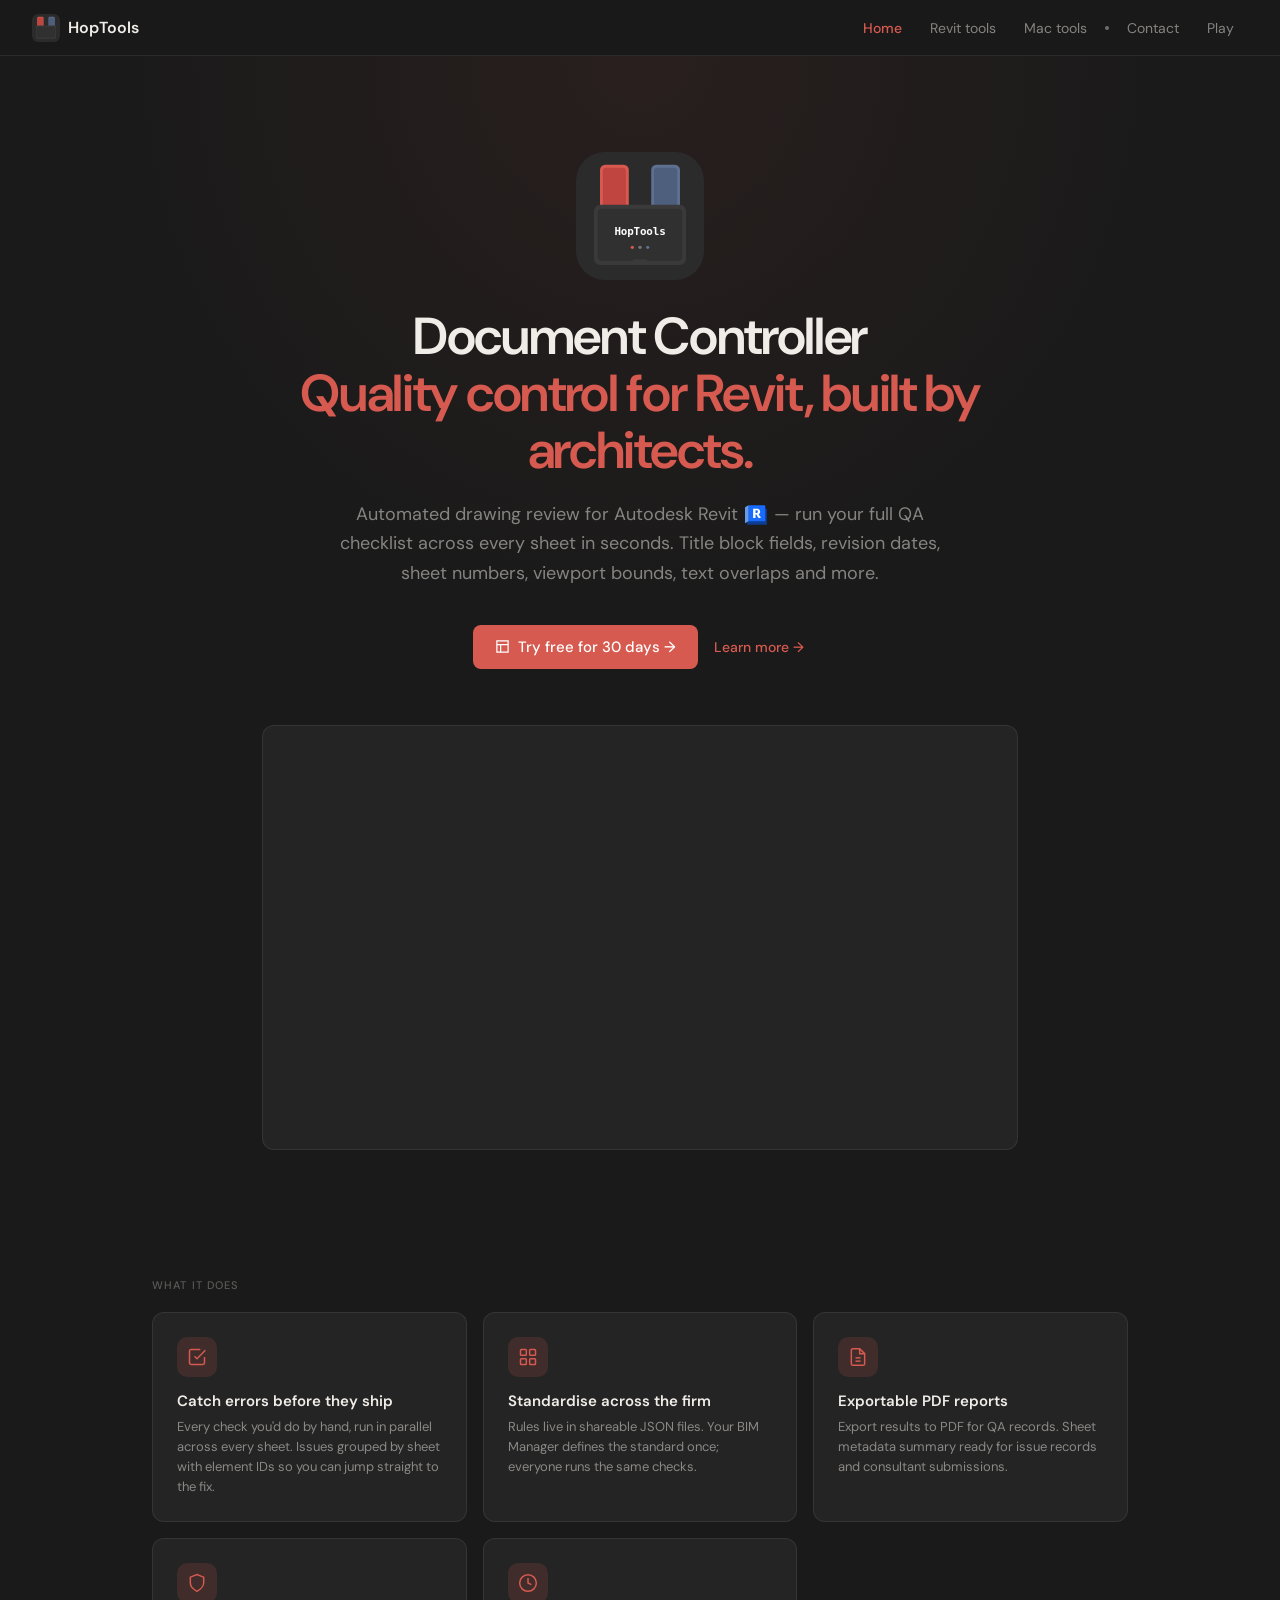
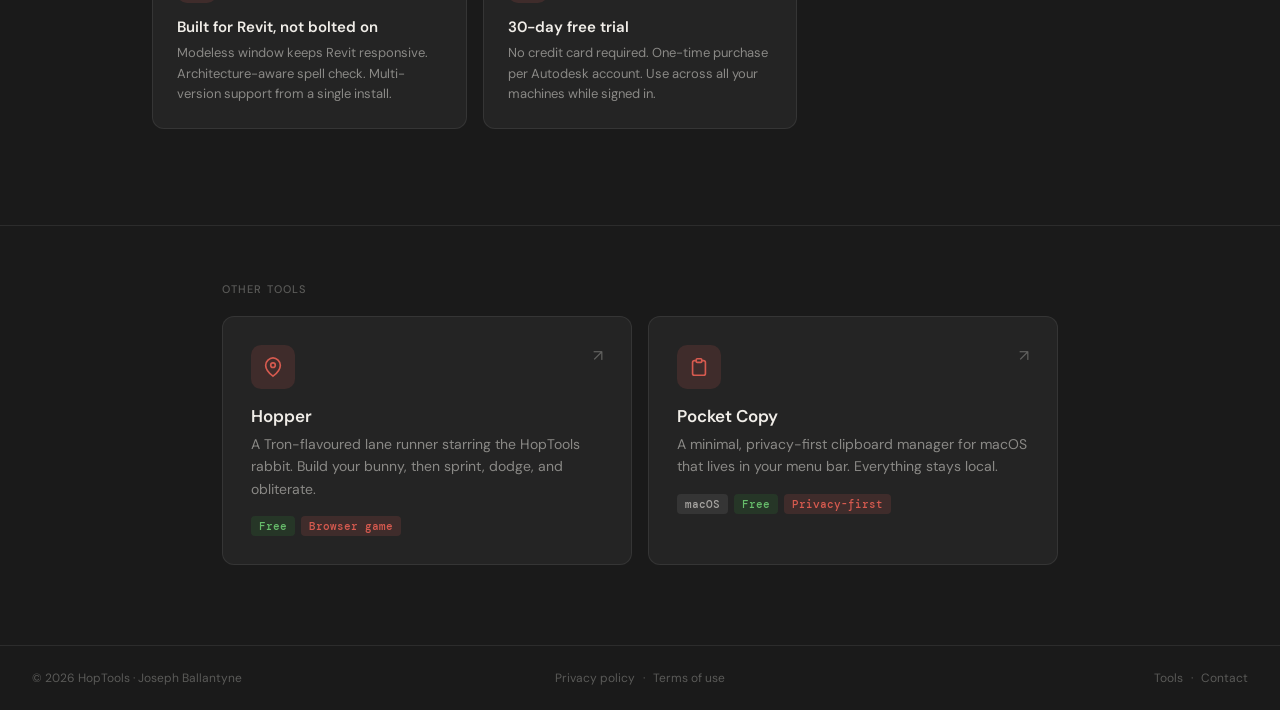
==== commit 901c47a0: "Add Hopper browser game at /hopper Tron-flavoured pseudo-3D lane runner starring the HopTools rabbit" ====
--- a/index.html
+++ b/index.html
@@ -92,6 +92,11 @@
           "
           >Contact</a
         >
+        <a
+          class="nav-link"
+          href="/hopper/"
+          >Play</a
+        >
       </div>
     </nav>
 
@@ -249,6 +254,27 @@
         <div class="tools-section">
           <div class="section-label">Other tools</div>
           <div class="tools-grid">
+            <a
+              class="tool-card"
+              href="/hopper/"
+            >
+              <div class="card-arrow">↗</div>
+              <div class="tool-icon">
+                <svg viewBox="0 0 24 24" fill="none" stroke="currentColor" stroke-width="1.8">
+                  <path d="M12 2C8 2 4 6 4 10c0 5 4 9 8 12 4-3 8-7 8-12 0-4-4-8-8-8z"/>
+                  <circle cx="12" cy="10" r="2.5"/>
+                </svg>
+              </div>
+              <h3>Hopper</h3>
+              <p>
+                A Tron-flavoured lane runner starring the HopTools rabbit.
+                Build your bunny, then sprint, dodge, and obliterate.
+              </p>
+              <div class="tool-tags">
+                <span class="tag tag-free">Free</span>
+                <span class="tag tag-privacy">Browser game</span>
+              </div>
+            </a>
             <a
               class="tool-card"
               href="#pocket-copy"
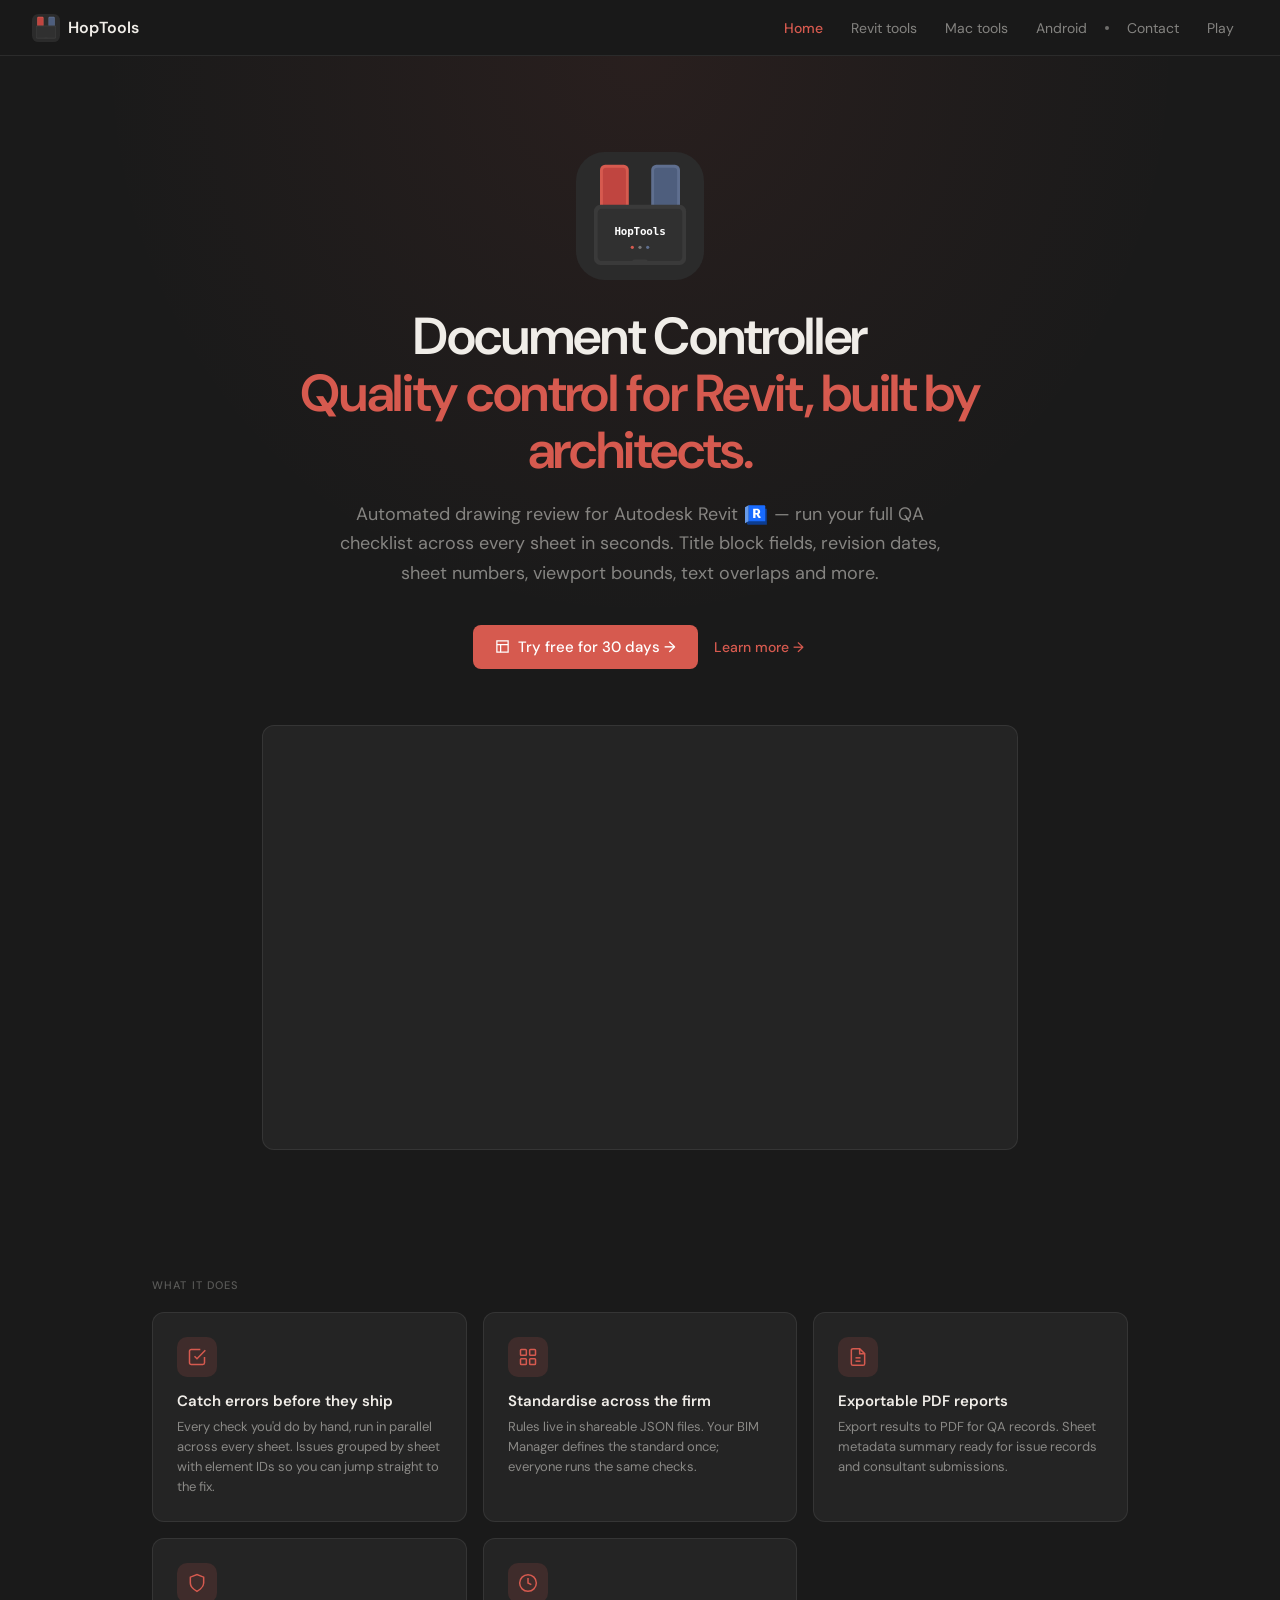
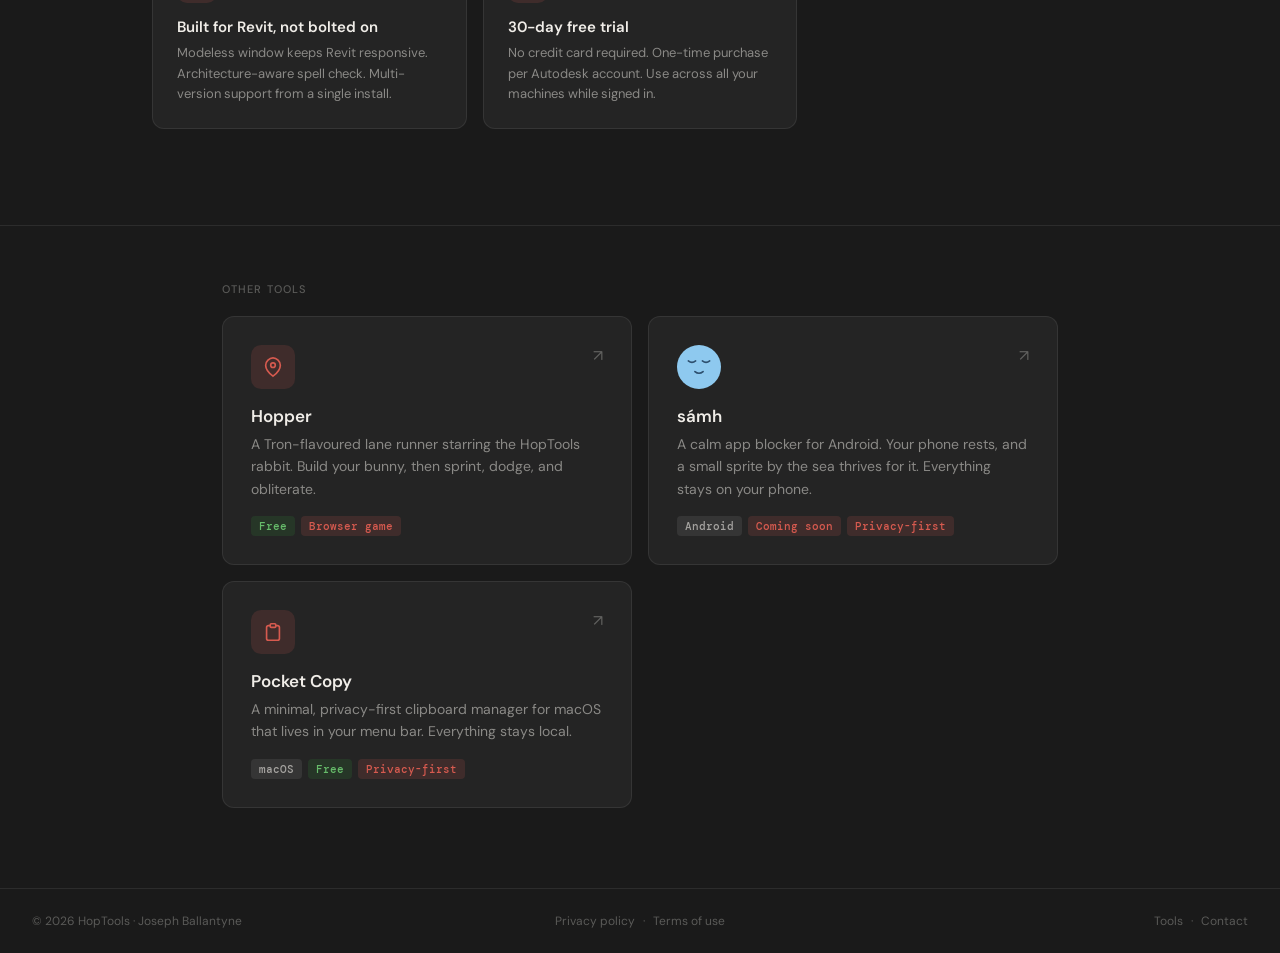
==== commit c0c05483: "Add sámh, a calm app blocker for Android A product page at #samh (and /samh/), reachable from a new " ====
--- a/index.html
+++ b/index.html
@@ -81,6 +81,16 @@
           "
           >Mac tools</a
         >
+        <a
+          class="nav-link"
+          id="nav-android"
+          href="#samh"
+          onclick="
+            showPage('samh');
+            return false;
+          "
+          >Android</a
+        >
         <span class="nav-dot" aria-hidden="true"></span>
         <a
           class="nav-link"
@@ -273,6 +283,27 @@
               <div class="tool-tags">
                 <span class="tag tag-free">Free</span>
                 <span class="tag tag-privacy">Browser game</span>
+              </div>
+            </a>
+            <a
+              class="tool-card"
+              href="#samh"
+              onclick="
+                showPage('samh');
+                return false;
+              "
+            >
+              <div class="card-arrow">↗</div>
+              <div class="tool-icon samh-icon"><svg viewBox="0 0 72 72" aria-hidden="true"><circle cx="36" cy="36" r="36" fill="#8ec9ef"/><path d="M18.5 26q6 4.7 12 0M41.5 26q6 4.7 12 0M29.3 43.5q6.7 5.4 13.4 0" fill="none" stroke="#2d4f6e" stroke-width="2.7" stroke-linecap="round"/></svg></div>
+              <h3>sámh</h3>
+              <p>
+                A calm app blocker for Android. Your phone rests, and a small
+                sprite by the sea thrives for it. Everything stays on your phone.
+              </p>
+              <div class="tool-tags">
+                <span class="tag tag-macos">Android</span>
+                <span class="tag tag-soon">Coming soon</span>
+                <span class="tag tag-privacy">Privacy-first</span>
               </div>
             </a>
             <a
@@ -652,6 +683,109 @@
       </div>
     </div>
 
+    <!-- ======================== SÁMH PAGE ======================== -->
+    <div class="page" id="page-samh">
+      <div class="tool-detail">
+        <a
+          class="back-btn"
+          href="/"
+          onclick="
+            showPage('home');
+            return false;
+          "
+        >
+          <svg
+            viewBox="0 0 14 14"
+            fill="none"
+            stroke="currentColor"
+            stroke-width="1.8"
+          >
+            <path d="M9 2L4 7l5 5" />
+          </svg>
+          All tools
+        </a>
+
+        <div class="detail-header">
+          <div class="detail-icon samh-icon"><svg viewBox="0 0 72 72" aria-hidden="true"><circle cx="36" cy="36" r="36" fill="#8ec9ef"/><path d="M18.5 26q6 4.7 12 0M41.5 26q6 4.7 12 0M29.3 43.5q6.7 5.4 13.4 0" fill="none" stroke="#2d4f6e" stroke-width="2.7" stroke-linecap="round"/></svg></div>
+          <div>
+            <h1>sámh</h1>
+            <p>
+              A calm app blocker for Android. Your phone rests, and a small
+              sprite by the sea thrives for it.
+            </p>
+          </div>
+        </div>
+
+        <p class="detail-desc">
+          sámh (say <em>sawv</em>, Irish for peaceful) holds the apps and
+          websites you choose. Open one and a quiet resting screen takes its
+          place; getting back in asks for a deliberate unlock ritual, not a
+          tap. A sprite lives in a seaside sanctuary whose sky follows your
+          real sunrise and sunset, and it grows healthier as your screen time
+          settles under a target you set. No account, no cloud, no analytics.
+        </p>
+
+        <div class="action-row">
+          <span class="btn-secondary btn-static">Coming soon to Google Play</span>
+          <a
+            class="btn-secondary"
+            href="#privacy"
+            onclick="
+              showPage('privacy');
+              return false;
+            "
+            >Privacy</a
+          >
+        </div>
+
+        <img
+          class="samh-feature"
+          src="assets/samh/feature.jpg"
+          alt="The sámh sanctuary at evening: a headland with a sheep on the lip, the sea, and the sprite on a green hill."
+          width="1024"
+          height="500"
+        />
+
+        <div class="samh-shots">
+          <img src="assets/samh/morning.jpg" alt="The sanctuary in the morning, with a quote in the sky." width="540" height="960" loading="lazy" />
+          <img src="assets/samh/blocks.jpg" alt="Today's screen time against the target, and the apps and sites being held." width="540" height="960" loading="lazy" />
+          <img src="assets/samh/resting.jpg" alt="A blocked app replaced by the resting screen: YouTube is resting." width="540" height="960" loading="lazy" />
+          <img src="assets/samh/headland.jpg" alt="The sanctuary drawn back, showing the headland along the coast." width="540" height="960" loading="lazy" />
+        </div>
+
+        <div class="feature-grid">
+          <div class="feature-item">
+            <div class="feature-dot"></div>
+            <div>
+              <strong>Holds apps and sites</strong>
+              <p>Any app, and websites in Chrome, always or in a daily window.</p>
+            </div>
+          </div>
+          <div class="feature-item">
+            <div class="feature-dot"></div>
+            <div>
+              <strong>An unlock that asks something</strong>
+              <p>A short ritual stands between you and a held app, never a single tap.</p>
+            </div>
+          </div>
+          <div class="feature-item">
+            <div class="feature-dot"></div>
+            <div>
+              <strong>A sprite, not a score</strong>
+              <p>Its sanctuary follows your real sky; its weather follows your screen time.</p>
+            </div>
+          </div>
+          <div class="feature-item">
+            <div class="feature-dot"></div>
+            <div>
+              <strong>100% on your phone</strong>
+              <p>No account, no cloud, no analytics. Uninstalling removes every block.</p>
+            </div>
+          </div>
+        </div>
+      </div>
+    </div>
+
     <!-- ======================== CONTACT PAGE ======================== -->
     <div class="page" id="page-contact">
       <div class="contact-page">
@@ -745,14 +879,14 @@
       <div class="legal-page">
         <h1>Privacy policy</h1>
         <p class="legal-meta">
-          Last updated: 19 April 2026 · HopTools (Joseph Ballantyne), United
+          Last updated: 27 September 2026 · HopTools (Joseph Ballantyne), United
           Kingdom
         </p>
 
         <p>
           This policy explains how HopTools (“we”, “us”) handles information
           when you use this website (<strong>hoptools.studio</strong>) and our
-          software (for example, Pocket Copy). HopTools is operated as a sole
+          software (for example, Pocket Copy and sámh). HopTools is operated as a sole
           trader business by Joseph Ballantyne in the UK.
         </p>
 
@@ -787,6 +921,42 @@
           If you download software from this site or from third-party stores,
           those platforms may process their own technical and account data under
           their policies.
+        </p>
+
+        <h2>sámh (Android)</h2>
+        <p>
+          sámh works entirely on your phone. It has no account, no server, no
+          analytics, no advertising and no third-party tracking code, and it
+          does not have permission to use the internet. Nothing it sees is
+          sent to HopTools or anyone else.
+        </p>
+        <p>
+          To do its job it can see, on your phone only:
+        </p>
+        <ul>
+          <li>
+            <strong>Which app is in front, and the address bar in Chrome</strong>,
+            through Android’s accessibility service, so it can show its resting
+            screen when you open an app or website you chose to block. It asks
+            for your agreement in the app before you turn this on, and it does
+            not read anything else on your screen.
+          </li>
+          <li>
+            <strong>How long your screen has been unlocked each day</strong>,
+            through Android’s usage access, to compare with the screen time
+            target you set.
+          </li>
+          <li>
+            <strong>Your approximate location</strong>, only if you allow it,
+            to work out sunrise and sunset for the sanctuary’s sky. It is
+            worked out on the phone and kept there.
+          </li>
+        </ul>
+        <p>
+          Your blocks, settings and history are stored on your phone and
+          deleted when you uninstall sámh. Google Play, from which you install
+          it, processes its own account and install data under Google’s
+          policies.
         </p>
 
         <h2>Email and support</h2>
--- a/style.css
+++ b/style.css
@@ -566,6 +566,48 @@
   border: none;
 }
 
+/* SÁMH */
+.samh-icon {
+  background: none;
+}
+.samh-icon svg {
+  width: 100%;
+  height: 100%;
+}
+.tool-icon.samh-icon svg {
+  width: 100%;
+  height: 100%;
+}
+.btn-static {
+  cursor: default;
+  opacity: 0.7;
+}
+.samh-feature {
+  display: block;
+  width: 100%;
+  height: auto;
+  border-radius: 12px;
+  border: 1px solid var(--hop-border);
+  margin-bottom: 16px;
+}
+.samh-shots {
+  display: grid;
+  grid-template-columns: repeat(4, 1fr);
+  gap: 12px;
+  margin-bottom: 40px;
+}
+.samh-shots img {
+  width: 100%;
+  height: auto;
+  border-radius: 12px;
+  border: 1px solid var(--hop-border);
+}
+@media (max-width: 600px) {
+  .samh-shots {
+    grid-template-columns: repeat(2, 1fr);
+  }
+}
+
 /* FEATURES */
 .feature-grid {
   display: grid;
@@ -766,6 +808,19 @@
   line-height: 1.75;
   margin-bottom: 14px;
 }
+.legal-page ul {
+  margin: 0 0 14px 20px;
+}
+.legal-page li {
+  font-size: 14px;
+  color: var(--hop-muted);
+  line-height: 1.75;
+  margin-bottom: 8px;
+}
+.legal-page li strong {
+  color: var(--hop-text);
+  font-weight: 500;
+}
 .legal-page a {
   color: var(--hop-blue);
   text-decoration: none;
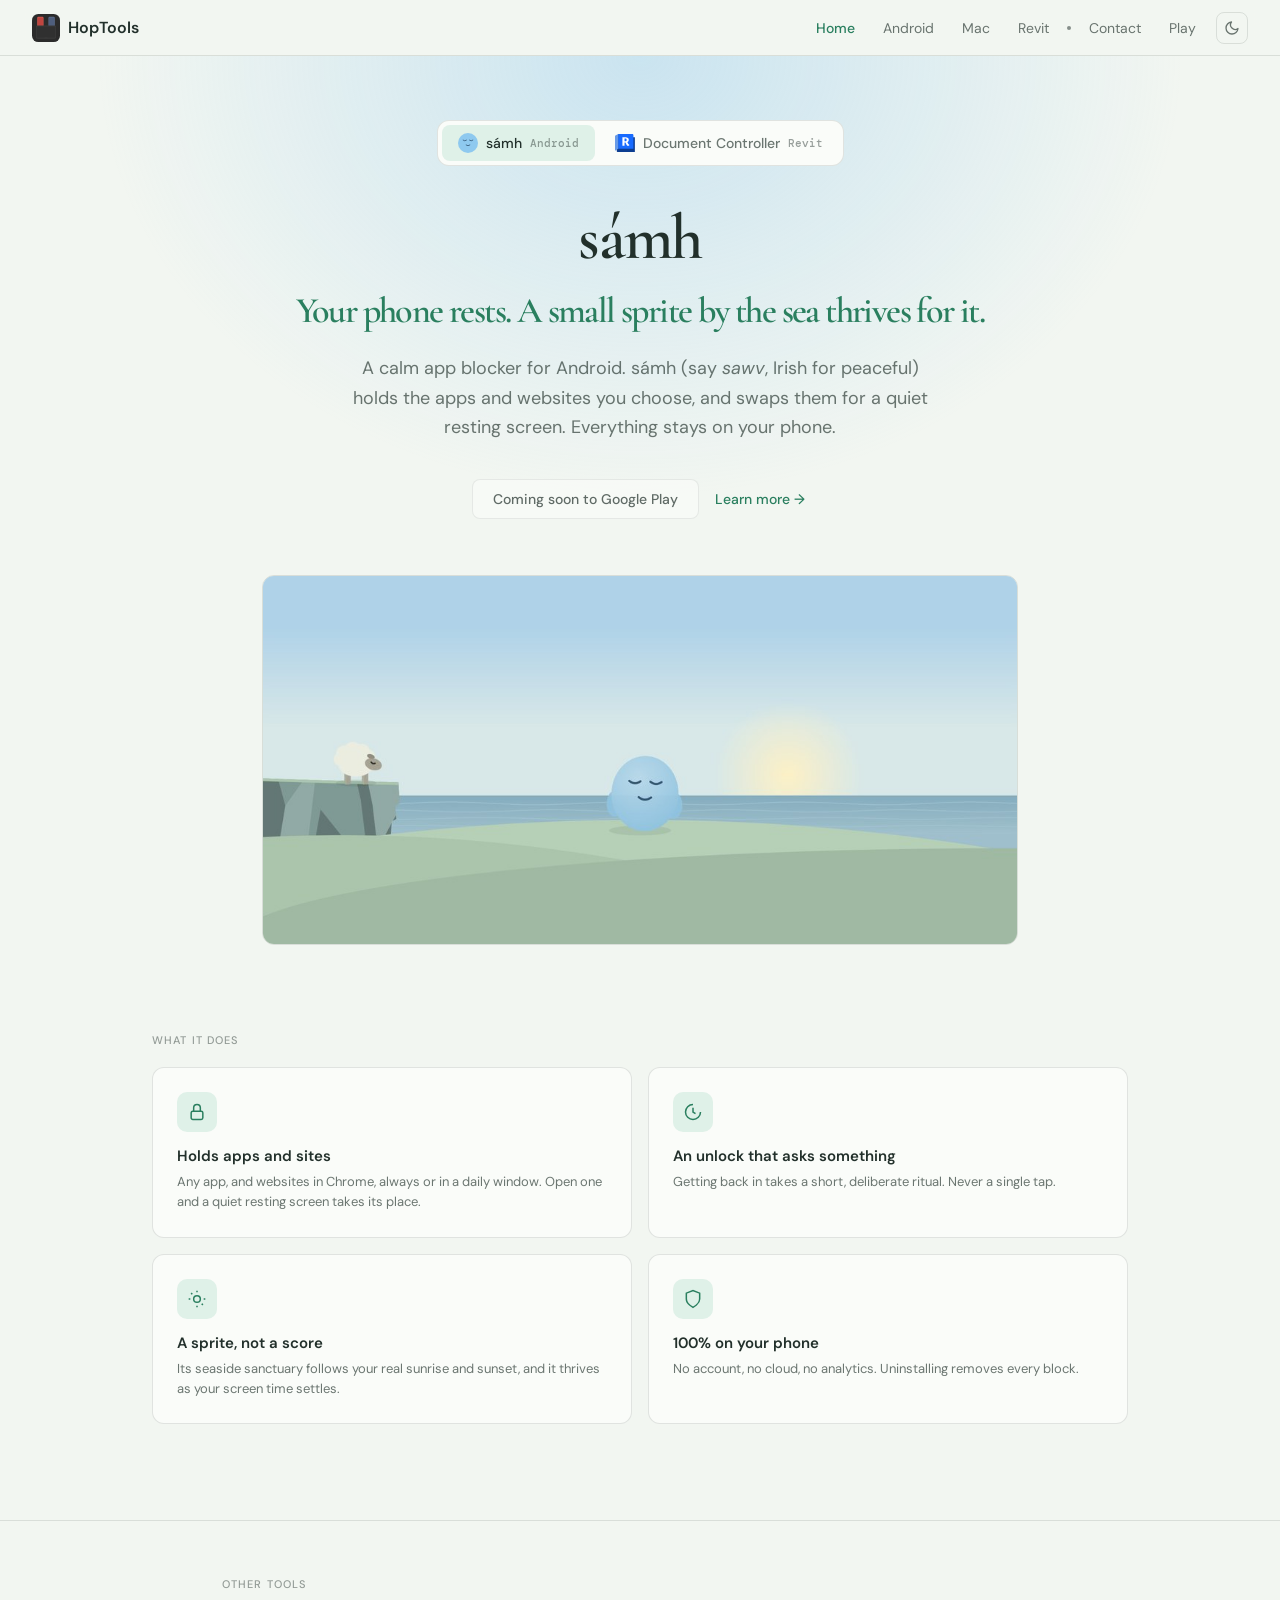
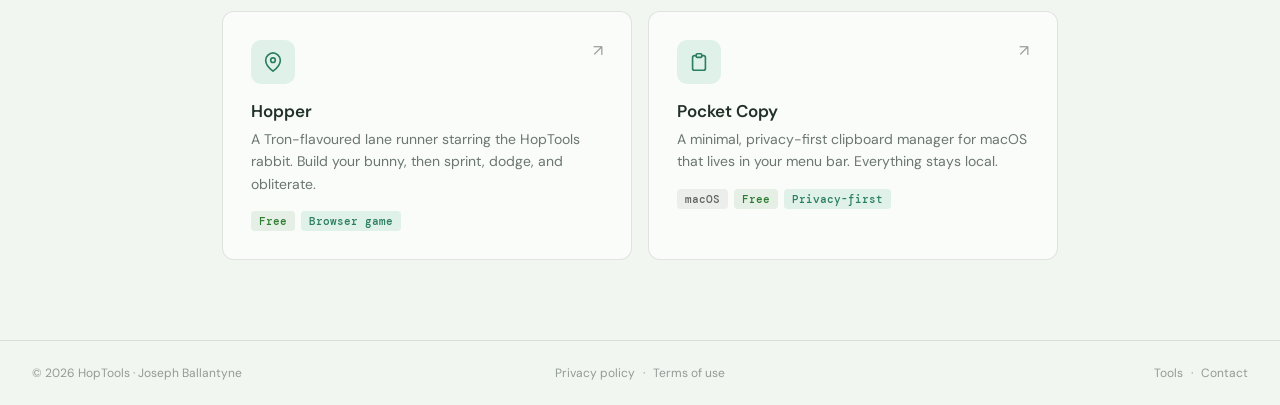
==== commit c7303c19: "Light mode by default, sámh-first tabbed homepage - Light theme is the default; dark is opt-in via a" ====
--- a/index.html
+++ b/index.html
@@ -15,6 +15,13 @@
     <link rel="canonical" href="https://hoptools.studio" />
     <link rel="icon" href="hoptools_logo_icon_only.svg" type="image/svg+xml" />
     <link rel="stylesheet" href="style.css" />
+    <script>
+      try {
+        if (localStorage.getItem('theme') === 'dark') document.documentElement.dataset.theme = 'dark';
+      } catch (e) {}
+      // Set the sámh palette before first paint when it's the landing view
+      if (['', '#home', '#samh'].includes(location.hash)) document.documentElement.dataset.accent = 'samh';
+    </script>
   </head>
   <body>
     <!-- NAV -->
@@ -63,13 +70,13 @@
         >
         <a
           class="nav-link"
-          id="nav-revit"
-          href="#revit"
+          id="nav-android"
+          href="#samh"
           onclick="
-            showPage('revit');
+            showPage('samh');
             return false;
           "
-          >Revit tools</a
+          >Android</a
         >
         <a
           class="nav-link"
@@ -79,17 +86,17 @@
             showPage('pocket-copy');
             return false;
           "
-          >Mac tools</a
+          >Mac</a
         >
         <a
           class="nav-link"
-          id="nav-android"
-          href="#samh"
+          id="nav-revit"
+          href="#revit"
           onclick="
-            showPage('samh');
+            showPage('revit');
             return false;
           "
-          >Android</a
+          >Revit</a
         >
         <span class="nav-dot" aria-hidden="true"></span>
         <a
@@ -107,155 +114,296 @@
           href="/hopper/"
           >Play</a
         >
+        <button
+          class="theme-toggle"
+          type="button"
+          onclick="toggleTheme()"
+          aria-label="Toggle light and dark mode"
+          title="Toggle light and dark mode"
+        >
+          <svg class="icon-sun" viewBox="0 0 24 24" fill="none" stroke="currentColor" stroke-width="2" stroke-linecap="round" stroke-linejoin="round" aria-hidden="true">
+            <circle cx="12" cy="12" r="4" />
+            <path d="M12 2v2M12 20v2M4.93 4.93l1.41 1.41M17.66 17.66l1.41 1.41M2 12h2M20 12h2M6.34 17.66l-1.41 1.41M19.07 4.93l-1.41 1.41" />
+          </svg>
+          <svg class="icon-moon" viewBox="0 0 24 24" fill="none" stroke="currentColor" stroke-width="2" stroke-linecap="round" stroke-linejoin="round" aria-hidden="true">
+            <path d="M21 12.79A9 9 0 1 1 11.21 3 7 7 0 0 0 21 12.79z" />
+          </svg>
+        </button>
       </div>
     </nav>
 
     <!-- ======================== HOME PAGE ======================== -->
     <div class="page active" id="page-home">
-      <div class="revit-hero">
+      <div class="revit-hero home-hero">
         <div class="revit-hero-inner">
+          <div class="home-tabs" role="tablist" aria-label="Featured tools">
+            <button
+              class="home-tab active"
+              type="button"
+              role="tab"
+              data-tab="samh"
+              aria-selected="true"
+              onclick="showHomeTab('samh')"
+            >
+              <span class="home-tab-icon samh-icon"><svg viewBox="0 0 72 72" aria-hidden="true"><circle cx="36" cy="36" r="36" fill="#8ec9ef"/><path d="M18.5 26q6 4.7 12 0M41.5 26q6 4.7 12 0M29.3 43.5q6.7 5.4 13.4 0" fill="none" stroke="#2d4f6e" stroke-width="2.7" stroke-linecap="round"/></svg></span>
+              sámh
+              <span class="home-tab-platform">Android</span>
+            </button>
+            <button
+              class="home-tab"
+              type="button"
+              role="tab"
+              data-tab="revit"
+              aria-selected="false"
+              onclick="showHomeTab('revit')"
+            >
+              <img class="home-tab-icon" src="autodesk-revit-logo-icon.svg" alt="" />
+              Document Controller
+              <span class="home-tab-platform">Revit</span>
+            </button>
+          </div>
+
+          <div class="home-panel" data-panel="samh" role="tabpanel">
+            <h1 class="samh-title">
+              sámh<br /><span>Your phone rests. A small sprite by the sea thrives for it.</span>
+            </h1>
+            <p class="revit-hero-sub">
+              A calm app blocker for Android. sámh (say <em>sawv</em>, Irish
+              for peaceful) holds the apps and websites you choose, and swaps
+              them for a quiet resting screen. Everything stays on your phone.
+            </p>
+
+            <div class="hero-cta">
+              <span class="btn-secondary btn-static">Coming soon to Google Play</span>
+              <a
+                class="hero-link"
+                href="#samh"
+                onclick="
+                  showPage('samh');
+                  return false;
+                "
+                >Learn more →</a
+              >
+            </div>
+          </div>
+
+          <div class="home-panel" data-panel="revit" role="tabpanel" hidden>
+            <h1>
+              Document Controller<br /><span
+                >Quality control for Revit, built by architects.</span
+              >
+            </h1>
+            <p class="revit-hero-sub">
+              Automated drawing review for Autodesk Revit <img src="autodesk-revit-logo-icon.svg" alt="Revit" class="revit-inline-logo"> — run your full QA checklist across every sheet in seconds. Title block fields, revision dates, sheet numbers, viewport bounds, text overlaps and more.
+            </p>
+
+            <div class="hero-cta">
+              <a
+                class="btn-primary"
+                href="https://apps.autodesk.com/RVT/en/Detail/Index?id=5382788203580900481&appLang=en&os=Win64"
+                target="_blank"
+                rel="noopener"
+              >
+                <svg
+                  viewBox="0 0 24 24"
+                  fill="none"
+                  stroke="currentColor"
+                  stroke-width="2"
+                >
+                  <path d="M3 3h18v18H3z" />
+                  <path d="M3 9h18M9 21V9" />
+                </svg>
+                Try free for 30 days →
+              </a>
+              <a
+                class="hero-link"
+                href="#revit"
+                onclick="
+                  showPage('revit');
+                  return false;
+                "
+                >Learn more →</a
+              >
+            </div>
+          </div>
+        </div>
+      </div>
+
+      <div class="home-panel" data-panel="samh">
+        <div class="home-video-section">
           <img
-            src="hoptools_logo_with_text.svg"
-            alt="HopTools"
-            class="hoptools-hero-logo"
+            class="samh-feature"
+            src="assets/samh/feature.jpg"
+            alt="The sámh sanctuary at evening: a headland with a sheep on the lip, the sea, and the sprite on a green hill."
+            width="1024"
+            height="500"
           />
-
-          <h1>
-            Document Controller<br /><span
-              >Quality control for Revit, built by architects.</span
-            >
-          </h1>
-          <p class="revit-hero-sub">
-            Automated drawing review for Autodesk Revit <img src="autodesk-revit-logo-icon.svg" alt="Revit" class="revit-inline-logo"> — run your full QA checklist across every sheet in seconds. Title block fields, revision dates, sheet numbers, viewport bounds, text overlaps and more.
-          </p>
-
-          <div class="hero-cta">
-            <a
-              class="btn-primary"
-              href="https://apps.autodesk.com/RVT/en/Detail/Index?id=5382788203580900481&appLang=en&os=Win64"
-              target="_blank"
-              rel="noopener"
-            >
-              <svg
-                viewBox="0 0 24 24"
-                fill="none"
-                stroke="currentColor"
-                stroke-width="2"
-              >
-                <path d="M3 3h18v18H3z" />
-                <path d="M3 9h18M9 21V9" />
-              </svg>
-              Try free for 30 days →
-            </a>
-            <a
-              class="hero-link"
-              href="#revit"
-              onclick="
-                showPage('revit');
-                return false;
-              "
-              >Learn more →</a
-            >
+        </div>
+
+        <div class="revit-features-section">
+          <div class="section-label">What it does</div>
+          <div class="revit-features revit-features-2col">
+            <div class="revit-feature">
+              <div class="revit-feature-icon">
+                <svg
+                  viewBox="0 0 24 24"
+                  fill="none"
+                  stroke="currentColor"
+                  stroke-width="1.8"
+                >
+                  <rect x="5" y="11" width="14" height="10" rx="2" />
+                  <path d="M8 11V7a4 4 0 018 0v4" />
+                </svg>
+              </div>
+              <h3>Holds apps and sites</h3>
+              <p>Any app, and websites in Chrome, always or in a daily window. Open one and a quiet resting screen takes its place.</p>
+            </div>
+            <div class="revit-feature">
+              <div class="revit-feature-icon">
+                <svg
+                  viewBox="0 0 24 24"
+                  fill="none"
+                  stroke="currentColor"
+                  stroke-width="1.8"
+                >
+                  <path d="M12 3a9 9 0 109 9" />
+                  <path d="M12 7v5l3 2" />
+                </svg>
+              </div>
+              <h3>An unlock that asks something</h3>
+              <p>Getting back in takes a short, deliberate ritual. Never a single tap.</p>
+            </div>
+            <div class="revit-feature">
+              <div class="revit-feature-icon">
+                <svg
+                  viewBox="0 0 24 24"
+                  fill="none"
+                  stroke="currentColor"
+                  stroke-width="1.8"
+                >
+                  <circle cx="12" cy="12" r="4" />
+                  <path d="M12 2v2M12 20v2M4.93 4.93l1.41 1.41M17.66 17.66l1.41 1.41M2 12h2M20 12h2" />
+                </svg>
+              </div>
+              <h3>A sprite, not a score</h3>
+              <p>Its seaside sanctuary follows your real sunrise and sunset, and it thrives as your screen time settles.</p>
+            </div>
+            <div class="revit-feature">
+              <div class="revit-feature-icon">
+                <svg
+                  viewBox="0 0 24 24"
+                  fill="none"
+                  stroke="currentColor"
+                  stroke-width="1.8"
+                >
+                  <path d="M12 22s8-4 8-10V5l-8-3-8 3v7c0 6 8 10 8 10z"/>
+                </svg>
+              </div>
+              <h3>100% on your phone</h3>
+              <p>No account, no cloud, no analytics. Uninstalling removes every block.</p>
+            </div>
           </div>
         </div>
       </div>
 
-      <div class="home-video-section">
-        <div class="video-box">
-          <iframe
-            src="https://www.youtube.com/embed/QqInI-DLdjA"
-            title="Document Controller demo"
-            frameborder="0"
-            allow="accelerometer; autoplay; clipboard-write; encrypted-media; gyroscope; picture-in-picture"
-            allowfullscreen
-          ></iframe>
-        </div>
-      </div>
-
-      <div class="revit-features-section">
-        <div class="section-label">What it does</div>
-        <div class="revit-features">
-          <div class="revit-feature">
-            <div class="revit-feature-icon">
-              <svg
-                viewBox="0 0 24 24"
-                fill="none"
-                stroke="currentColor"
-                stroke-width="1.8"
-              >
-                <path d="M9 11l3 3L22 4" />
-                <path
-                  d="M21 12v7a2 2 0 01-2 2H5a2 2 0 01-2-2V5a2 2 0 012-2h11"
-                />
-              </svg>
-            </div>
-            <h3>Catch errors before they ship</h3>
-            <p>Every check you'd do by hand, run in parallel across every sheet. Issues grouped by sheet with element IDs so you can jump straight to the fix.</p>
-          </div>
-          <div class="revit-feature">
-            <div class="revit-feature-icon">
-              <svg
-                viewBox="0 0 24 24"
-                fill="none"
-                stroke="currentColor"
-                stroke-width="1.8"
-              >
-                <rect x="3" y="3" width="7" height="7" rx="1" />
-                <rect x="14" y="3" width="7" height="7" rx="1" />
-                <rect x="3" y="14" width="7" height="7" rx="1" />
-                <rect x="14" y="14" width="7" height="7" rx="1" />
-              </svg>
-            </div>
-            <h3>Standardise across the firm</h3>
-            <p>Rules live in shareable JSON files. Your BIM Manager defines the standard once; everyone runs the same checks.</p>
-          </div>
-          <div class="revit-feature">
-            <div class="revit-feature-icon">
-              <svg
-                viewBox="0 0 24 24"
-                fill="none"
-                stroke="currentColor"
-                stroke-width="1.8"
-              >
-                <path
-                  d="M14 2H6a2 2 0 00-2 2v16a2 2 0 002 2h12a2 2 0 002-2V8z"
-                />
-                <polyline points="14 2 14 8 20 8" />
-                <line x1="9" y1="13" x2="15" y2="13" />
-                <line x1="9" y1="17" x2="15" y2="17" />
-              </svg>
-            </div>
-            <h3>Exportable PDF reports</h3>
-            <p>Export results to PDF for QA records. Sheet metadata summary ready for issue records and consultant submissions.</p>
-          </div>
-          <div class="revit-feature">
-            <div class="revit-feature-icon">
-              <svg
-                viewBox="0 0 24 24"
-                fill="none"
-                stroke="currentColor"
-                stroke-width="1.8"
-              >
-                <path d="M12 22s8-4 8-10V5l-8-3-8 3v7c0 6 8 10 8 10z"/>
-              </svg>
-            </div>
-            <h3>Built for Revit, not bolted on</h3>
-            <p>Modeless window keeps Revit responsive. Architecture-aware spell check. Multi-version support from a single install.</p>
-          </div>
-          <div class="revit-feature">
-            <div class="revit-feature-icon">
-              <svg
-                viewBox="0 0 24 24"
-                fill="none"
-                stroke="currentColor"
-                stroke-width="1.8"
-              >
-                <circle cx="12" cy="12" r="10" />
-                <polyline points="12 6 12 12 16 14" />
-              </svg>
-            </div>
-            <h3>30-day free trial</h3>
-            <p>No credit card required. One-time purchase per Autodesk account. Use across all your machines while signed in.</p>
+      <div class="home-panel" data-panel="revit" hidden>
+        <div class="home-video-section">
+          <div class="video-box">
+            <iframe
+              src="https://www.youtube.com/embed/QqInI-DLdjA"
+              title="Document Controller demo"
+              frameborder="0"
+              allow="accelerometer; autoplay; clipboard-write; encrypted-media; gyroscope; picture-in-picture"
+              allowfullscreen
+            ></iframe>
+          </div>
+        </div>
+
+        <div class="revit-features-section">
+          <div class="section-label">What it does</div>
+          <div class="revit-features">
+            <div class="revit-feature">
+              <div class="revit-feature-icon">
+                <svg
+                  viewBox="0 0 24 24"
+                  fill="none"
+                  stroke="currentColor"
+                  stroke-width="1.8"
+                >
+                  <path d="M9 11l3 3L22 4" />
+                  <path
+                    d="M21 12v7a2 2 0 01-2 2H5a2 2 0 01-2-2V5a2 2 0 012-2h11"
+                  />
+                </svg>
+              </div>
+              <h3>Catch errors before they ship</h3>
+              <p>Every check you'd do by hand, run in parallel across every sheet. Issues grouped by sheet with element IDs so you can jump straight to the fix.</p>
+            </div>
+            <div class="revit-feature">
+              <div class="revit-feature-icon">
+                <svg
+                  viewBox="0 0 24 24"
+                  fill="none"
+                  stroke="currentColor"
+                  stroke-width="1.8"
+                >
+                  <rect x="3" y="3" width="7" height="7" rx="1" />
+                  <rect x="14" y="3" width="7" height="7" rx="1" />
+                  <rect x="3" y="14" width="7" height="7" rx="1" />
+                  <rect x="14" y="14" width="7" height="7" rx="1" />
+                </svg>
+              </div>
+              <h3>Standardise across the firm</h3>
+              <p>Rules live in shareable JSON files. Your BIM Manager defines the standard once; everyone runs the same checks.</p>
+            </div>
+            <div class="revit-feature">
+              <div class="revit-feature-icon">
+                <svg
+                  viewBox="0 0 24 24"
+                  fill="none"
+                  stroke="currentColor"
+                  stroke-width="1.8"
+                >
+                  <path
+                    d="M14 2H6a2 2 0 00-2 2v16a2 2 0 002 2h12a2 2 0 002-2V8z"
+                  />
+                  <polyline points="14 2 14 8 20 8" />
+                  <line x1="9" y1="13" x2="15" y2="13" />
+                  <line x1="9" y1="17" x2="15" y2="17" />
+                </svg>
+              </div>
+              <h3>Exportable PDF reports</h3>
+              <p>Export results to PDF for QA records. Sheet metadata summary ready for issue records and consultant submissions.</p>
+            </div>
+            <div class="revit-feature">
+              <div class="revit-feature-icon">
+                <svg
+                  viewBox="0 0 24 24"
+                  fill="none"
+                  stroke="currentColor"
+                  stroke-width="1.8"
+                >
+                  <path d="M12 22s8-4 8-10V5l-8-3-8 3v7c0 6 8 10 8 10z"/>
+                </svg>
+              </div>
+              <h3>Built for Revit, not bolted on</h3>
+              <p>Modeless window keeps Revit responsive. Architecture-aware spell check. Multi-version support from a single install.</p>
+            </div>
+            <div class="revit-feature">
+              <div class="revit-feature-icon">
+                <svg
+                  viewBox="0 0 24 24"
+                  fill="none"
+                  stroke="currentColor"
+                  stroke-width="1.8"
+                >
+                  <circle cx="12" cy="12" r="10" />
+                  <polyline points="12 6 12 12 16 14" />
+                </svg>
+              </div>
+              <h3>30-day free trial</h3>
+              <p>No credit card required. One-time purchase per Autodesk account. Use across all your machines while signed in.</p>
+            </div>
           </div>
         </div>
       </div>
@@ -283,27 +431,6 @@
               <div class="tool-tags">
                 <span class="tag tag-free">Free</span>
                 <span class="tag tag-privacy">Browser game</span>
-              </div>
-            </a>
-            <a
-              class="tool-card"
-              href="#samh"
-              onclick="
-                showPage('samh');
-                return false;
-              "
-            >
-              <div class="card-arrow">↗</div>
-              <div class="tool-icon samh-icon"><svg viewBox="0 0 72 72" aria-hidden="true"><circle cx="36" cy="36" r="36" fill="#8ec9ef"/><path d="M18.5 26q6 4.7 12 0M41.5 26q6 4.7 12 0M29.3 43.5q6.7 5.4 13.4 0" fill="none" stroke="#2d4f6e" stroke-width="2.7" stroke-linecap="round"/></svg></div>
-              <h3>sámh</h3>
-              <p>
-                A calm app blocker for Android. Your phone rests, and a small
-                sprite by the sea thrives for it. Everything stays on your phone.
-              </p>
-              <div class="tool-tags">
-                <span class="tag tag-macos">Android</span>
-                <span class="tag tag-soon">Coming soon</span>
-                <span class="tag tag-privacy">Privacy-first</span>
               </div>
             </a>
             <a
--- a/style.css
+++ b/style.css
@@ -1,4 +1,4 @@
-@import url("https://fonts.googleapis.com/css2?family=DM+Sans:wght@300;400;500;600&family=DM+Mono:wght@400;500&display=swap");
+@import url("https://fonts.googleapis.com/css2?family=DM+Sans:wght@300;400;500;600&family=DM+Mono:wght@400;500&family=Cormorant+Garamond:wght@500;600&display=swap");
 
 * {
   margin: 0;
@@ -7,6 +7,36 @@
 }
 
 :root {
+  --hop-blue: #C04540;
+  --hop-blue-light: rgba(214, 90, 79, 0.1);
+  --hop-blue-mid: #A83A35;
+  --hop-blue-dark: #A83A35;
+  --hop-bg: #FAF8F5;
+  --hop-surface: #FFFFFF;
+  --hop-border: rgba(26, 26, 26, 0.1);
+  --hop-text: #1A1A1A;
+  --hop-muted: rgba(26, 26, 26, 0.64);
+  --hop-subtle: rgba(26, 26, 26, 0.45);
+  --hop-nav-bg: rgba(250, 248, 245, 0.92);
+  --hop-accent-border: rgba(192, 69, 64, 0.2);
+  --hop-shadow: rgba(26, 26, 26, 0.08);
+  --hop-hero-glow: rgba(214, 90, 79, 0.1);
+  --tag-neutral-bg: rgba(26, 26, 26, 0.06);
+  --tag-neutral-text: rgba(26, 26, 26, 0.65);
+  --tag-green-bg: rgba(46, 125, 50, 0.1);
+  --tag-green-text: #2E7D32;
+  --tag-red-bg: rgba(214, 90, 79, 0.1);
+  --tag-red-text: #B03E38;
+  --tag-slate-bg: rgba(95, 111, 143, 0.12);
+  --tag-slate-text: #4E5E7D;
+  --font: "DM Sans", sans-serif;
+  --mono: "DM Mono", monospace;
+  --serif: "Cormorant Garamond", Georgia, serif;
+  color-scheme: light;
+}
+
+/* DARK THEME — opt-in from the nav toggle; light is the default */
+:root[data-theme="dark"] {
   --hop-blue: #D65A4F;
   --hop-blue-light: rgba(214, 90, 79, 0.15);
   --hop-blue-mid: #C04540;
@@ -17,8 +47,53 @@
   --hop-text: #F0EDE8;
   --hop-muted: rgba(240, 237, 232, 0.5);
   --hop-subtle: rgba(240, 237, 232, 0.3);
-  --font: "DM Sans", sans-serif;
-  --mono: "DM Mono", monospace;
+  --hop-nav-bg: rgba(26, 26, 26, 0.95);
+  --hop-accent-border: rgba(26, 111, 196, 0.2);
+  --hop-shadow: rgba(26, 111, 196, 0.08);
+  --hop-hero-glow: rgba(214, 90, 79, 0.08);
+  --tag-neutral-bg: rgba(255, 255, 255, 0.08);
+  --tag-neutral-text: rgba(240, 237, 232, 0.6);
+  --tag-green-bg: rgba(46, 125, 50, 0.2);
+  --tag-green-text: #66bb6a;
+  --tag-red-bg: rgba(214, 90, 79, 0.15);
+  --tag-red-text: #D65A4F;
+  --tag-slate-bg: rgba(95, 111, 143, 0.2);
+  --tag-slate-text: #8A9FBF;
+  color-scheme: dark;
+}
+
+/* SÁMH ACCENT — sea, sky and mint from the app, set while sámh is on screen */
+:root[data-accent="samh"] {
+  --hop-blue: #2A7F5F;
+  --hop-blue-light: rgba(62, 170, 128, 0.14);
+  --hop-blue-mid: #3EAA80;
+  --hop-blue-dark: #22694F;
+  --hop-bg: #F2F6F1;
+  --hop-surface: #FAFCF9;
+  --hop-border: rgba(34, 48, 43, 0.12);
+  --hop-text: #22302B;
+  --hop-muted: rgba(34, 48, 43, 0.66);
+  --hop-subtle: rgba(34, 48, 43, 0.46);
+  --hop-nav-bg: rgba(242, 246, 241, 0.92);
+  --hop-accent-border: rgba(42, 127, 95, 0.2);
+  --hop-shadow: rgba(34, 48, 43, 0.08);
+  --hop-hero-glow: rgba(142, 201, 239, 0.4);
+}
+:root[data-theme="dark"][data-accent="samh"] {
+  --hop-blue: #5CC49A;
+  --hop-blue-light: rgba(92, 196, 154, 0.15);
+  --hop-blue-mid: #4AB088;
+  --hop-blue-dark: #4AB088;
+  --hop-bg: #131D22;
+  --hop-surface: #1B282E;
+  --hop-border: rgba(255, 255, 255, 0.08);
+  --hop-text: #E6EFEA;
+  --hop-muted: rgba(230, 239, 234, 0.58);
+  --hop-subtle: rgba(230, 239, 234, 0.36);
+  --hop-nav-bg: rgba(19, 29, 34, 0.95);
+  --hop-accent-border: rgba(92, 196, 154, 0.2);
+  --hop-shadow: rgba(0, 0, 0, 0.25);
+  --hop-hero-glow: rgba(142, 201, 239, 0.12);
 }
 
 body {
@@ -26,6 +101,9 @@
   background: var(--hop-bg);
   color: var(--hop-text);
   min-height: 100vh;
+  transition:
+    background 0.3s,
+    color 0.3s;
 }
 
 /* SPA PAGE VISIBILITY */
@@ -41,7 +119,7 @@
   position: sticky;
   top: 0;
   z-index: 100;
-  background: rgba(26, 26, 26, 0.95);
+  background: var(--hop-nav-bg);
   backdrop-filter: blur(12px);
   border-bottom: 1px solid var(--hop-border);
   padding: 0 2rem;
@@ -107,6 +185,42 @@
   font-weight: 500;
 }
 
+/* THEME TOGGLE — shows the icon for the theme you'd switch to */
+.theme-toggle {
+  display: inline-flex;
+  align-items: center;
+  justify-content: center;
+  width: 32px;
+  height: 32px;
+  margin-left: 6px;
+  padding: 0;
+  border: 1px solid var(--hop-border);
+  border-radius: 8px;
+  background: transparent;
+  color: var(--hop-muted);
+  cursor: pointer;
+  transition:
+    color 0.15s,
+    background 0.15s;
+}
+.theme-toggle:hover {
+  color: var(--hop-text);
+  background: var(--hop-blue-light);
+}
+.theme-toggle svg {
+  width: 16px;
+  height: 16px;
+}
+.theme-toggle .icon-sun {
+  display: none;
+}
+:root[data-theme="dark"] .theme-toggle .icon-sun {
+  display: block;
+}
+:root[data-theme="dark"] .theme-toggle .icon-moon {
+  display: none;
+}
+
 /* HERO */
 .hero {
   padding: 80px 2rem 64px;
@@ -125,7 +239,7 @@
   padding: 4px 12px;
   border-radius: 100px;
   margin-bottom: 24px;
-  border: 1px solid rgba(26, 111, 196, 0.2);
+  border: 1px solid var(--hop-accent-border);
 }
 .hero h1 {
   font-size: 42px;
@@ -150,18 +264,12 @@
   padding: 96px 2rem 56px;
   text-align: center;
   background:
-    radial-gradient(ellipse at top, rgba(214, 90, 79, 0.08), transparent 60%),
+    radial-gradient(ellipse at top, var(--hop-hero-glow), transparent 60%),
     var(--hop-bg);
 }
 .revit-hero-inner {
   max-width: 760px;
   margin: 0 auto;
-}
-.hoptools-hero-logo {
-  display: block;
-  margin: 0 auto 28px;
-  height: 128px;
-  width: 128px;
 }
 .revit-inline-logo {
   height: 1.1em;
@@ -187,7 +295,7 @@
   text-transform: uppercase;
   color: var(--hop-blue-dark);
   background: var(--hop-blue-light);
-  border: 1px solid rgba(26, 111, 196, 0.2);
+  border: 1px solid var(--hop-accent-border);
   padding: 6px 14px;
   border-radius: 100px;
   margin-bottom: 28px;
@@ -257,7 +365,7 @@
 .revit-feature:hover {
   border-color: var(--hop-blue-mid);
   transform: translateY(-2px);
-  box-shadow: 0 8px 24px rgba(26, 111, 196, 0.08);
+  box-shadow: 0 8px 24px var(--hop-shadow);
 }
 .revit-feature-icon {
   width: 40px;
@@ -333,7 +441,7 @@
 .tool-card:hover {
   border-color: var(--hop-blue-mid);
   transform: translateY(-2px);
-  box-shadow: 0 8px 32px rgba(26, 111, 196, 0.1);
+  box-shadow: 0 8px 32px var(--hop-shadow);
 }
 .tool-card.coming-soon {
   pointer-events: none;
@@ -379,24 +487,24 @@
   font-family: var(--mono);
 }
 .tag-macos {
-  background: rgba(255, 255, 255, 0.08);
-  color: rgba(240, 237, 232, 0.6);
+  background: var(--tag-neutral-bg);
+  color: var(--tag-neutral-text);
 }
 .tag-free {
-  background: rgba(46, 125, 50, 0.2);
-  color: #66bb6a;
+  background: var(--tag-green-bg);
+  color: var(--tag-green-text);
 }
 .tag-privacy {
   background: var(--hop-blue-light);
   color: var(--hop-blue);
 }
 .tag-soon {
-  background: rgba(214, 90, 79, 0.15);
-  color: #D65A4F;
+  background: var(--tag-red-bg);
+  color: var(--tag-red-text);
 }
 .tag-revit {
-  background: rgba(95, 111, 143, 0.2);
-  color: #8A9FBF;
+  background: var(--tag-slate-bg);
+  color: var(--tag-slate-text);
 }
 .card-arrow {
   position: absolute;
@@ -566,7 +674,80 @@
   border: none;
 }
 
+/* HOME TABS */
+.home-hero {
+  padding-top: 64px;
+}
+.home-tabs {
+  display: inline-flex;
+  gap: 4px;
+  padding: 4px;
+  margin-bottom: 40px;
+  background: var(--hop-surface);
+  border: 1px solid var(--hop-border);
+  border-radius: 12px;
+}
+.home-tab {
+  display: inline-flex;
+  align-items: center;
+  gap: 8px;
+  padding: 8px 16px;
+  border: none;
+  border-radius: 8px;
+  background: transparent;
+  color: var(--hop-muted);
+  font-family: var(--font);
+  font-size: 14px;
+  font-weight: 500;
+  cursor: pointer;
+  transition:
+    color 0.15s,
+    background 0.15s;
+}
+.home-tab:hover {
+  color: var(--hop-text);
+}
+.home-tab.active {
+  background: var(--hop-blue-light);
+  color: var(--hop-text);
+}
+.home-tab-icon {
+  width: 20px;
+  height: 20px;
+  flex-shrink: 0;
+}
+.home-tab-platform {
+  font-family: var(--mono);
+  font-size: 11px;
+  color: var(--hop-subtle);
+}
+.revit-features-2col {
+  grid-template-columns: repeat(2, 1fr);
+}
+.home-panel .samh-feature {
+  margin-bottom: 0;
+}
+
 /* SÁMH */
+.samh-title,
+#page-samh .detail-header h1 {
+  font-family: var(--serif);
+  font-weight: 600;
+  letter-spacing: 0;
+}
+.revit-hero h1.samh-title {
+  font-size: 64px;
+  line-height: 1;
+}
+.revit-hero h1.samh-title span {
+  display: inline-block;
+  margin-top: 12px;
+  font-size: 36px;
+  line-height: 1.2;
+}
+#page-samh .detail-header h1 {
+  font-size: 40px;
+}
 .samh-icon {
   background: none;
 }
@@ -909,6 +1090,21 @@
     font-size: 32px;
     line-height: 1.15;
   }
+  .revit-hero h1.samh-title {
+    font-size: 48px;
+  }
+  .revit-hero h1.samh-title span {
+    font-size: 26px;
+  }
+  .home-hero {
+    padding-top: 40px;
+  }
+  .home-tab {
+    padding: 8px 12px;
+  }
+  .home-tab-platform {
+    display: none;
+  }
   .revit-hero-sub {
     font-size: 16px;
   }
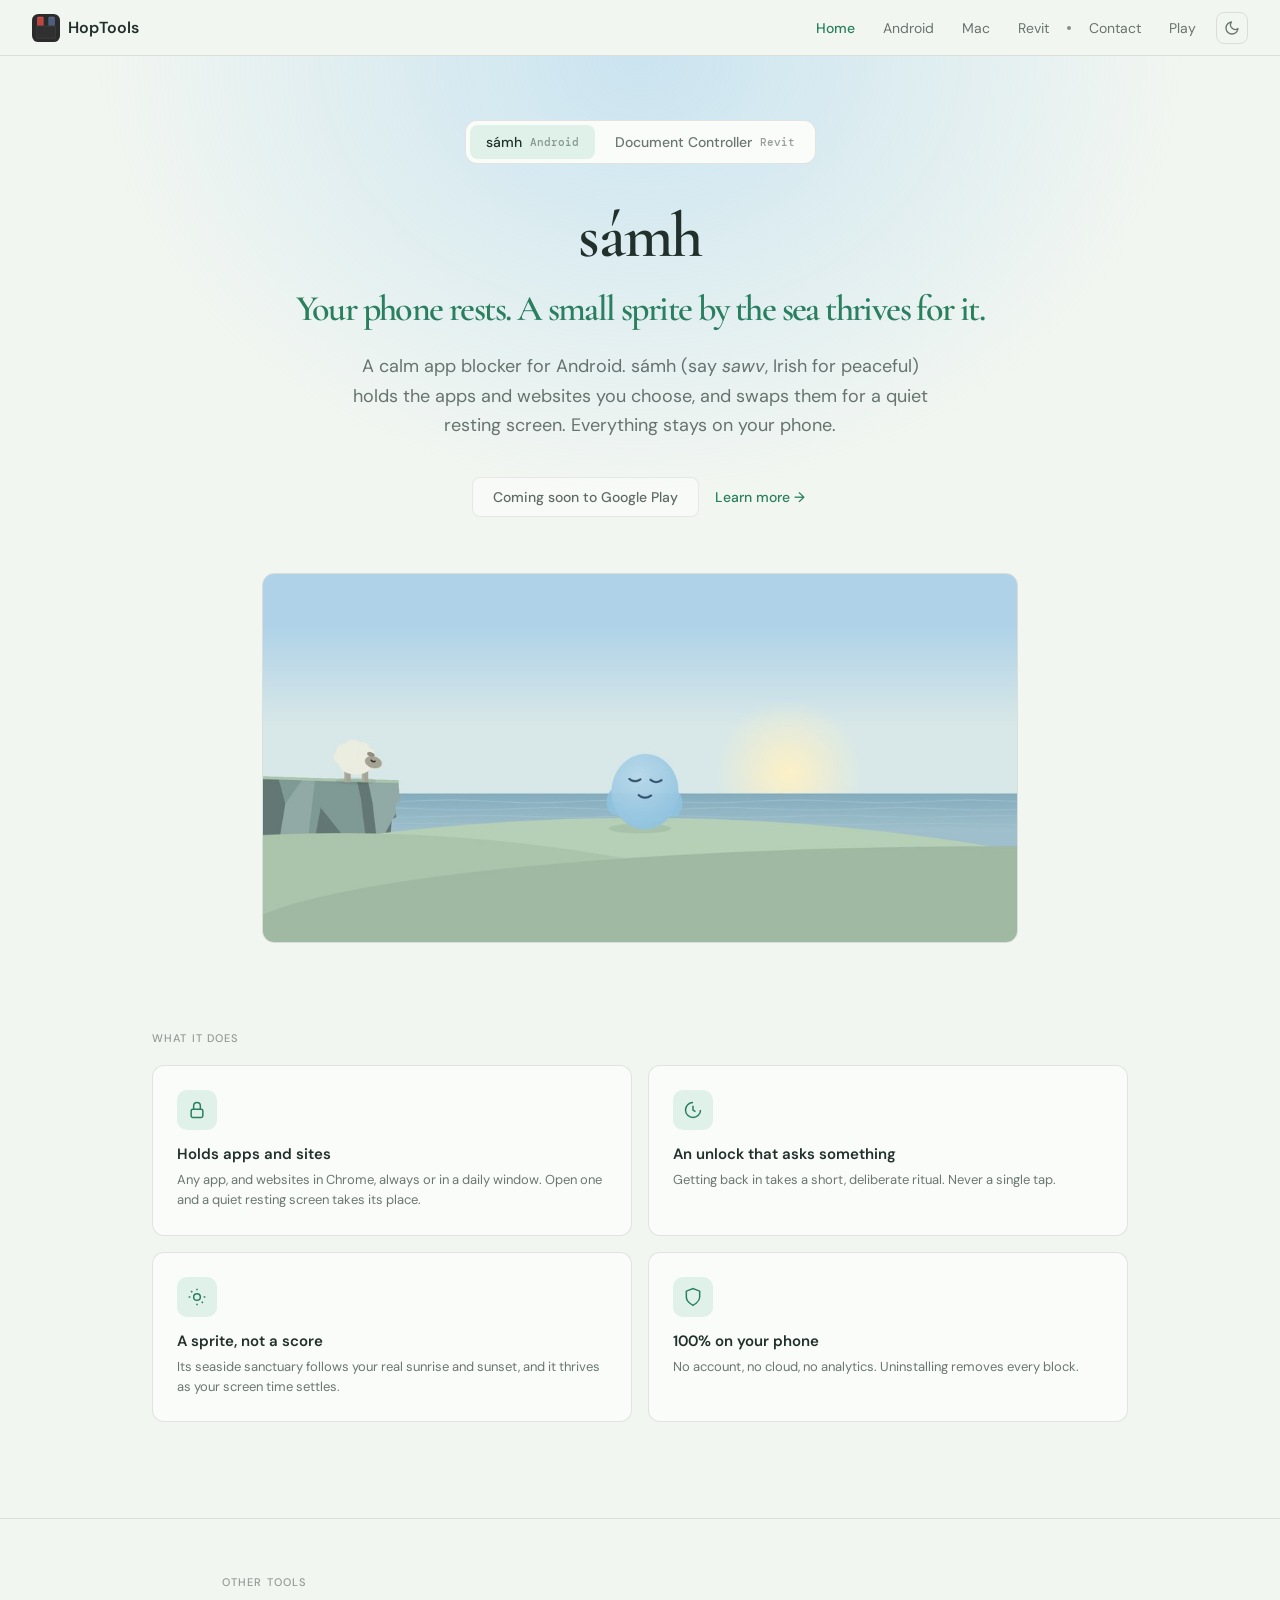
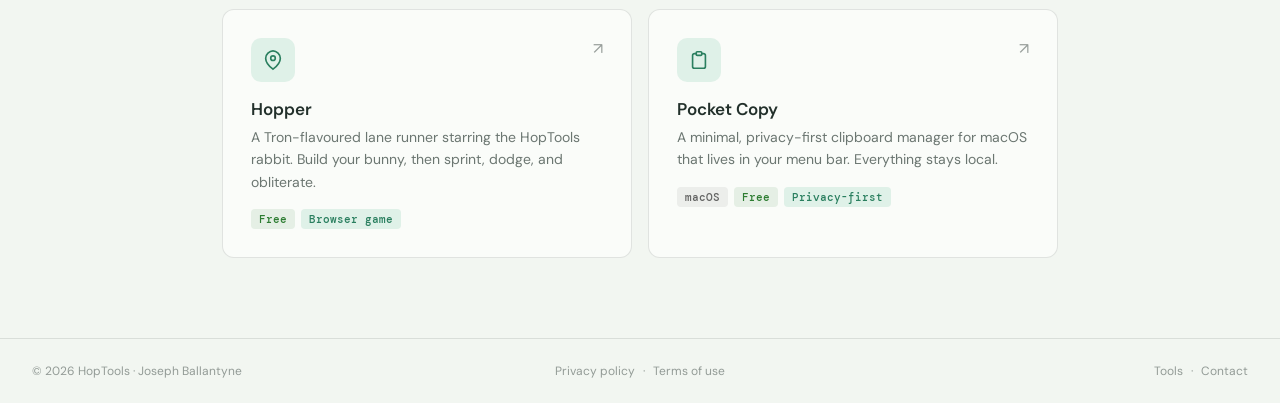
==== commit e4ef6165: "Remove icons from homepage tab switcher Co-Authored-By: Claude Opus 5.5 <noreply@anthropic.com>" ====
--- a/index.html
+++ b/index.html
@@ -14,7 +14,7 @@
     <meta property="og:url" content="https://hoptools.studio" />
     <link rel="canonical" href="https://hoptools.studio" />
     <link rel="icon" href="hoptools_logo_icon_only.svg" type="image/svg+xml" />
-    <link rel="stylesheet" href="style.css" />
+    <link rel="stylesheet" href="style.css?v=3" />
     <script>
       try {
         if (localStorage.getItem('theme') === 'dark') document.documentElement.dataset.theme = 'dark';
@@ -145,7 +145,6 @@
               aria-selected="true"
               onclick="showHomeTab('samh')"
             >
-              <span class="home-tab-icon samh-icon"><svg viewBox="0 0 72 72" aria-hidden="true"><circle cx="36" cy="36" r="36" fill="#8ec9ef"/><path d="M18.5 26q6 4.7 12 0M41.5 26q6 4.7 12 0M29.3 43.5q6.7 5.4 13.4 0" fill="none" stroke="#2d4f6e" stroke-width="2.7" stroke-linecap="round"/></svg></span>
               sámh
               <span class="home-tab-platform">Android</span>
             </button>
@@ -157,7 +156,6 @@
               aria-selected="false"
               onclick="showHomeTab('revit')"
             >
-              <img class="home-tab-icon" src="autodesk-revit-logo-icon.svg" alt="" />
               Document Controller
               <span class="home-tab-platform">Revit</span>
             </button>
@@ -1322,6 +1320,6 @@
       </div>
     </footer>
 
-    <script src="main.js"></script>
+    <script src="main.js?v=2"></script>
   </body>
 </html>
--- a/style.css
+++ b/style.css
@@ -711,11 +711,6 @@
   background: var(--hop-blue-light);
   color: var(--hop-text);
 }
-.home-tab-icon {
-  width: 20px;
-  height: 20px;
-  flex-shrink: 0;
-}
 .home-tab-platform {
   font-family: var(--mono);
   font-size: 11px;
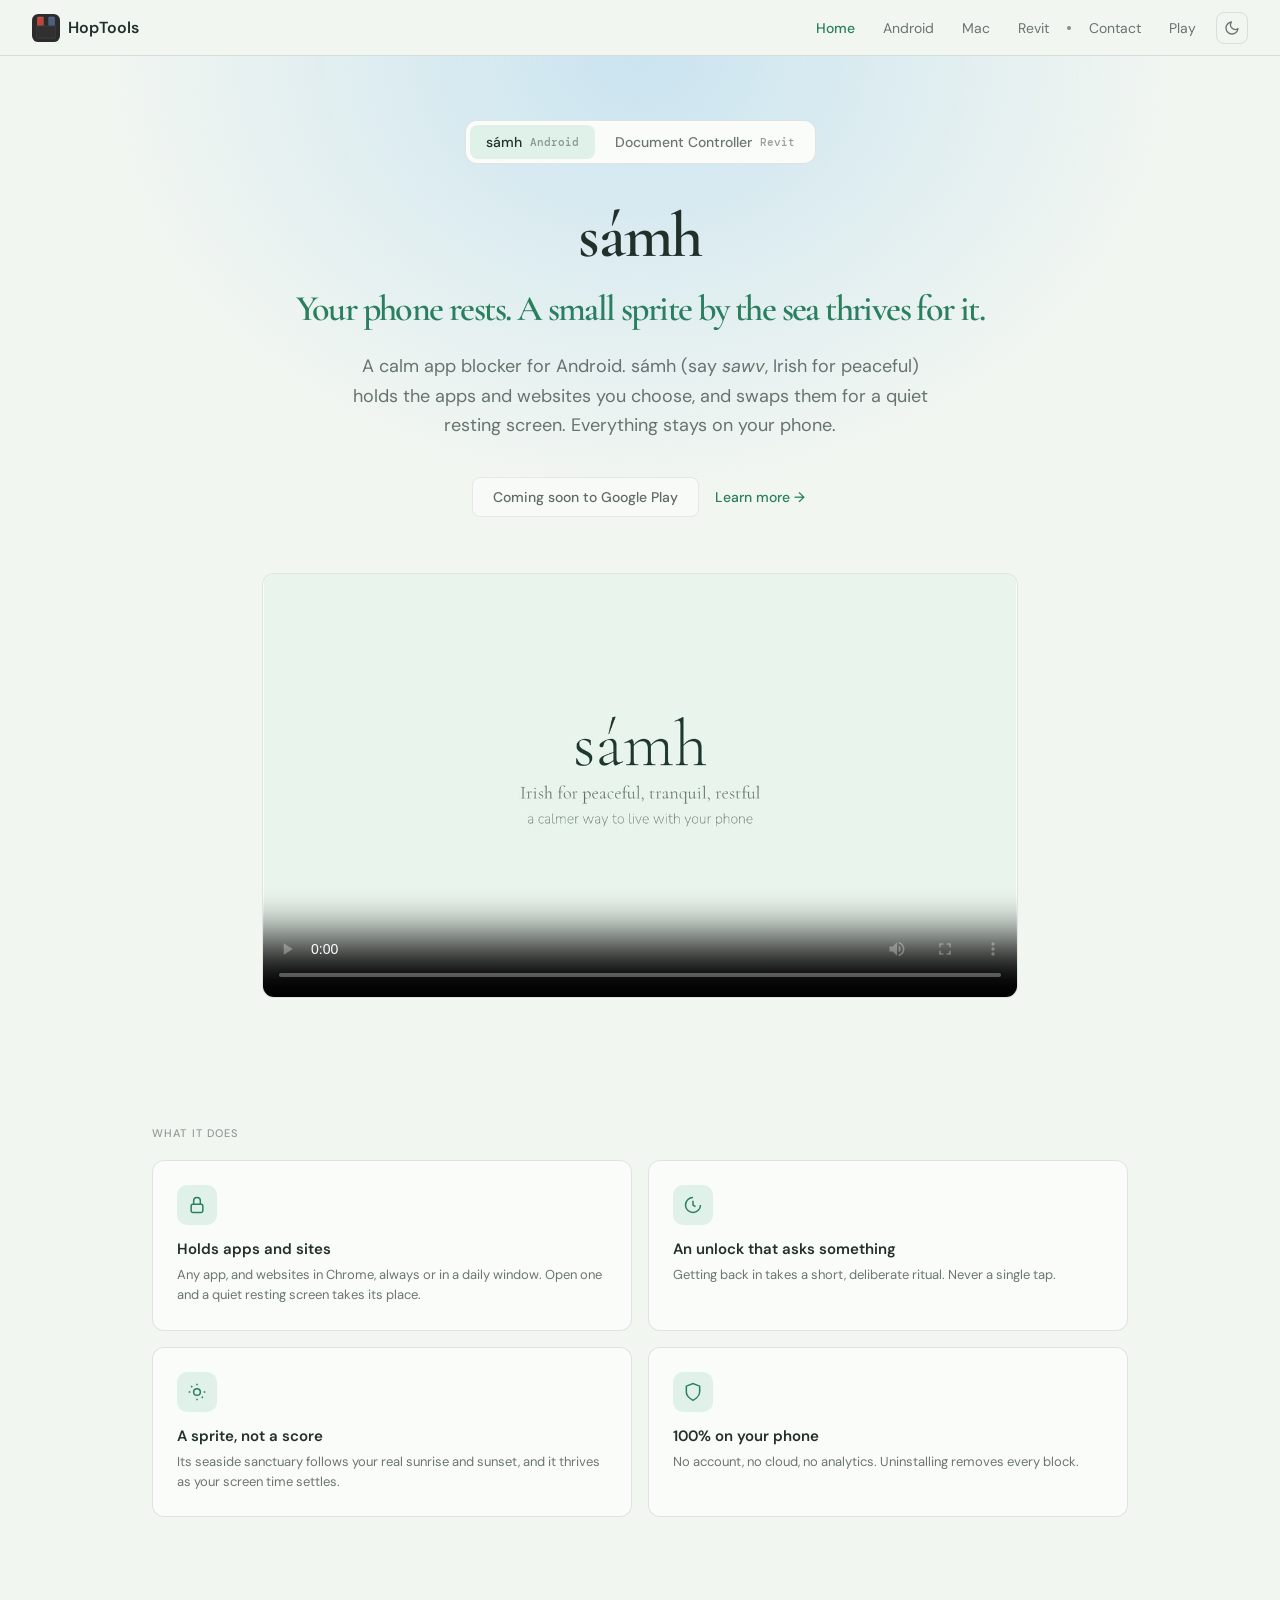
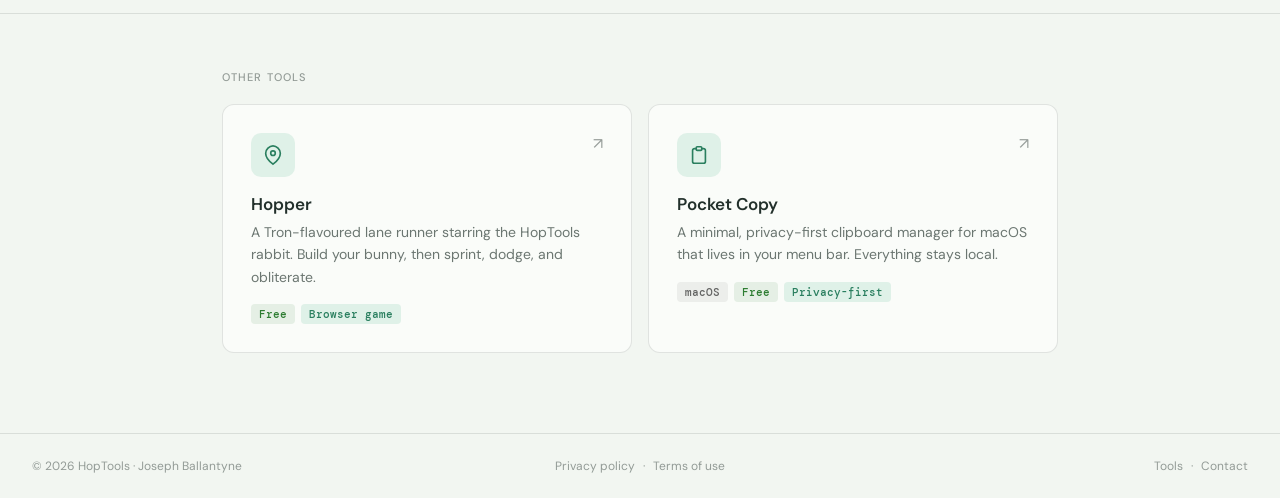
==== commit f191b88c: "Show the sámh promo video on the homepage instead of the still Co-Authored-By: Claude Opus 5.5 <nore" ====
--- a/index.html
+++ b/index.html
@@ -14,7 +14,7 @@
     <meta property="og:url" content="https://hoptools.studio" />
     <link rel="canonical" href="https://hoptools.studio" />
     <link rel="icon" href="hoptools_logo_icon_only.svg" type="image/svg+xml" />
-    <link rel="stylesheet" href="style.css?v=3" />
+    <link rel="stylesheet" href="style.css?v=5" />
     <script>
       try {
         if (localStorage.getItem('theme') === 'dark') document.documentElement.dataset.theme = 'dark';
@@ -229,13 +229,16 @@
 
       <div class="home-panel" data-panel="samh">
         <div class="home-video-section">
-          <img
-            class="samh-feature"
-            src="assets/samh/feature.jpg"
-            alt="The sámh sanctuary at evening: a headland with a sheep on the lip, the sea, and the sprite on a green hill."
-            width="1024"
-            height="500"
-          />
+          <div class="video-box">
+            <video
+              src="assets/samh/promo.mp4"
+              poster="assets/samh/promo-poster.jpg"
+              controls
+              playsinline
+              preload="metadata"
+              aria-label="sámh promo video"
+            ></video>
+          </div>
         </div>
 
         <div class="revit-features-section">
@@ -1320,6 +1323,13 @@
       </div>
     </footer>
 
-    <script src="main.js?v=2"></script>
+    <dialog class="lightbox" id="lightbox" aria-label="Screenshot viewer">
+      <button class="lightbox-btn lightbox-close" type="button" aria-label="Close" onclick="closeLightbox()">&times;</button>
+      <button class="lightbox-btn lightbox-prev" type="button" aria-label="Previous" onclick="stepLightbox(-1)">&#8249;</button>
+      <img class="lightbox-img" alt="" />
+      <button class="lightbox-btn lightbox-next" type="button" aria-label="Next" onclick="stepLightbox(1)">&#8250;</button>
+    </dialog>
+
+    <script src="main.js?v=3"></script>
   </body>
 </html>
--- a/style.css
+++ b/style.css
@@ -665,7 +665,8 @@
   position: relative;
 }
 
-.video-box iframe {
+.video-box iframe,
+.video-box video {
   position: absolute;
   top: 0;
   left: 0;
@@ -777,6 +778,85 @@
   height: auto;
   border-radius: 12px;
   border: 1px solid var(--hop-border);
+  cursor: zoom-in;
+  transition: transform 0.15s;
+}
+.samh-shots img:hover {
+  transform: translateY(-2px);
+}
+
+/* LIGHTBOX */
+.lightbox {
+  max-width: 100vw;
+  max-height: 100vh;
+  width: 100vw;
+  height: 100vh;
+  margin: 0;
+  padding: 0;
+  border: none;
+  background: transparent;
+}
+.lightbox[open] {
+  display: flex;
+  align-items: center;
+  justify-content: center;
+}
+.lightbox::backdrop {
+  background: rgba(20, 22, 20, 0.85);
+}
+.lightbox-img {
+  max-width: calc(100vw - 160px);
+  max-height: calc(100vh - 64px);
+  width: auto;
+  height: auto;
+  border-radius: 16px;
+  box-shadow: 0 12px 48px rgba(0, 0, 0, 0.35);
+}
+.lightbox-btn {
+  position: absolute;
+  display: flex;
+  align-items: center;
+  justify-content: center;
+  width: 44px;
+  height: 44px;
+  border: none;
+  border-radius: 50%;
+  background: rgba(255, 255, 255, 0.12);
+  color: #fff;
+  font-size: 28px;
+  line-height: 1;
+  cursor: pointer;
+  transition: background 0.15s;
+}
+.lightbox-btn:hover {
+  background: rgba(255, 255, 255, 0.24);
+}
+.lightbox-close {
+  top: 16px;
+  right: 16px;
+}
+.lightbox-prev {
+  left: 24px;
+}
+.lightbox-next {
+  right: 24px;
+}
+@media (max-width: 600px) {
+  .lightbox-img {
+    max-width: calc(100vw - 32px);
+    max-height: calc(100vh - 140px);
+  }
+  .lightbox-prev,
+  .lightbox-next {
+    top: auto;
+    bottom: 20px;
+  }
+  .lightbox-prev {
+    left: calc(50% - 56px);
+  }
+  .lightbox-next {
+    right: calc(50% - 56px);
+  }
 }
 @media (max-width: 600px) {
   .samh-shots {
